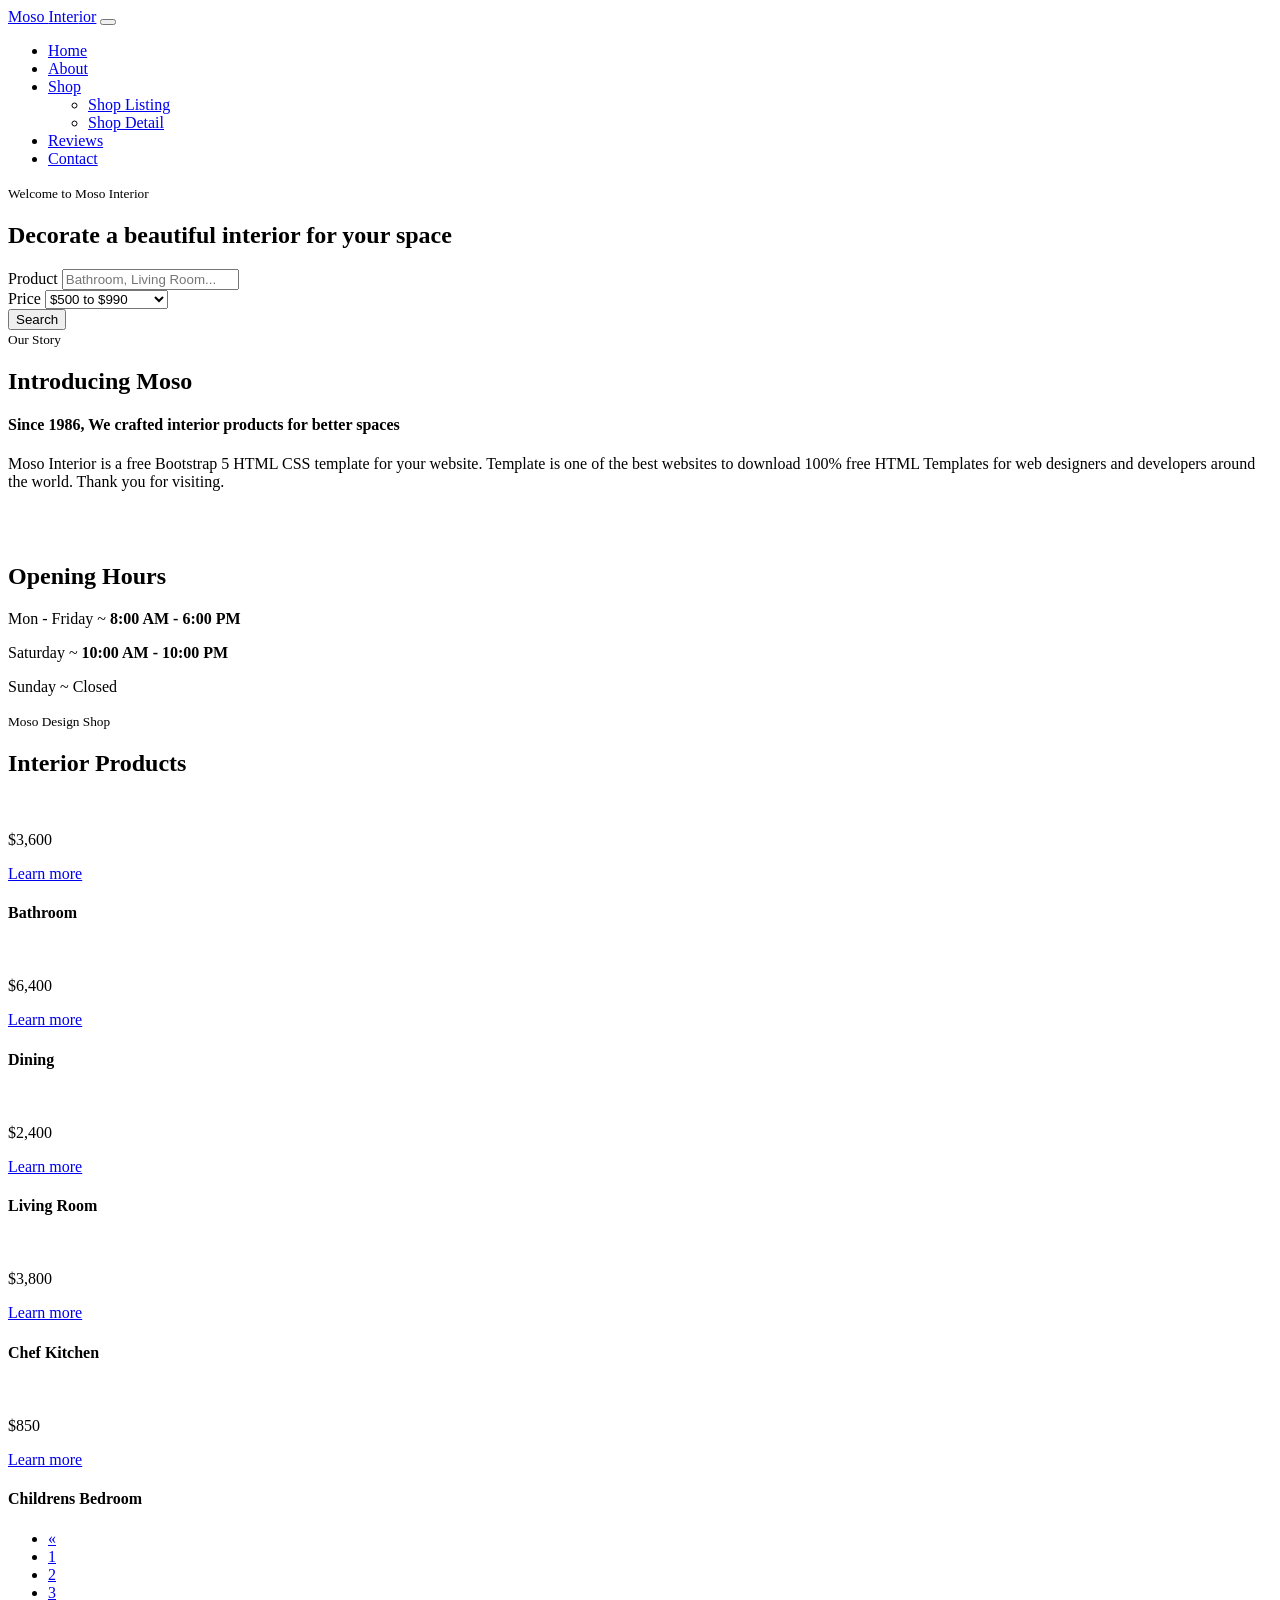
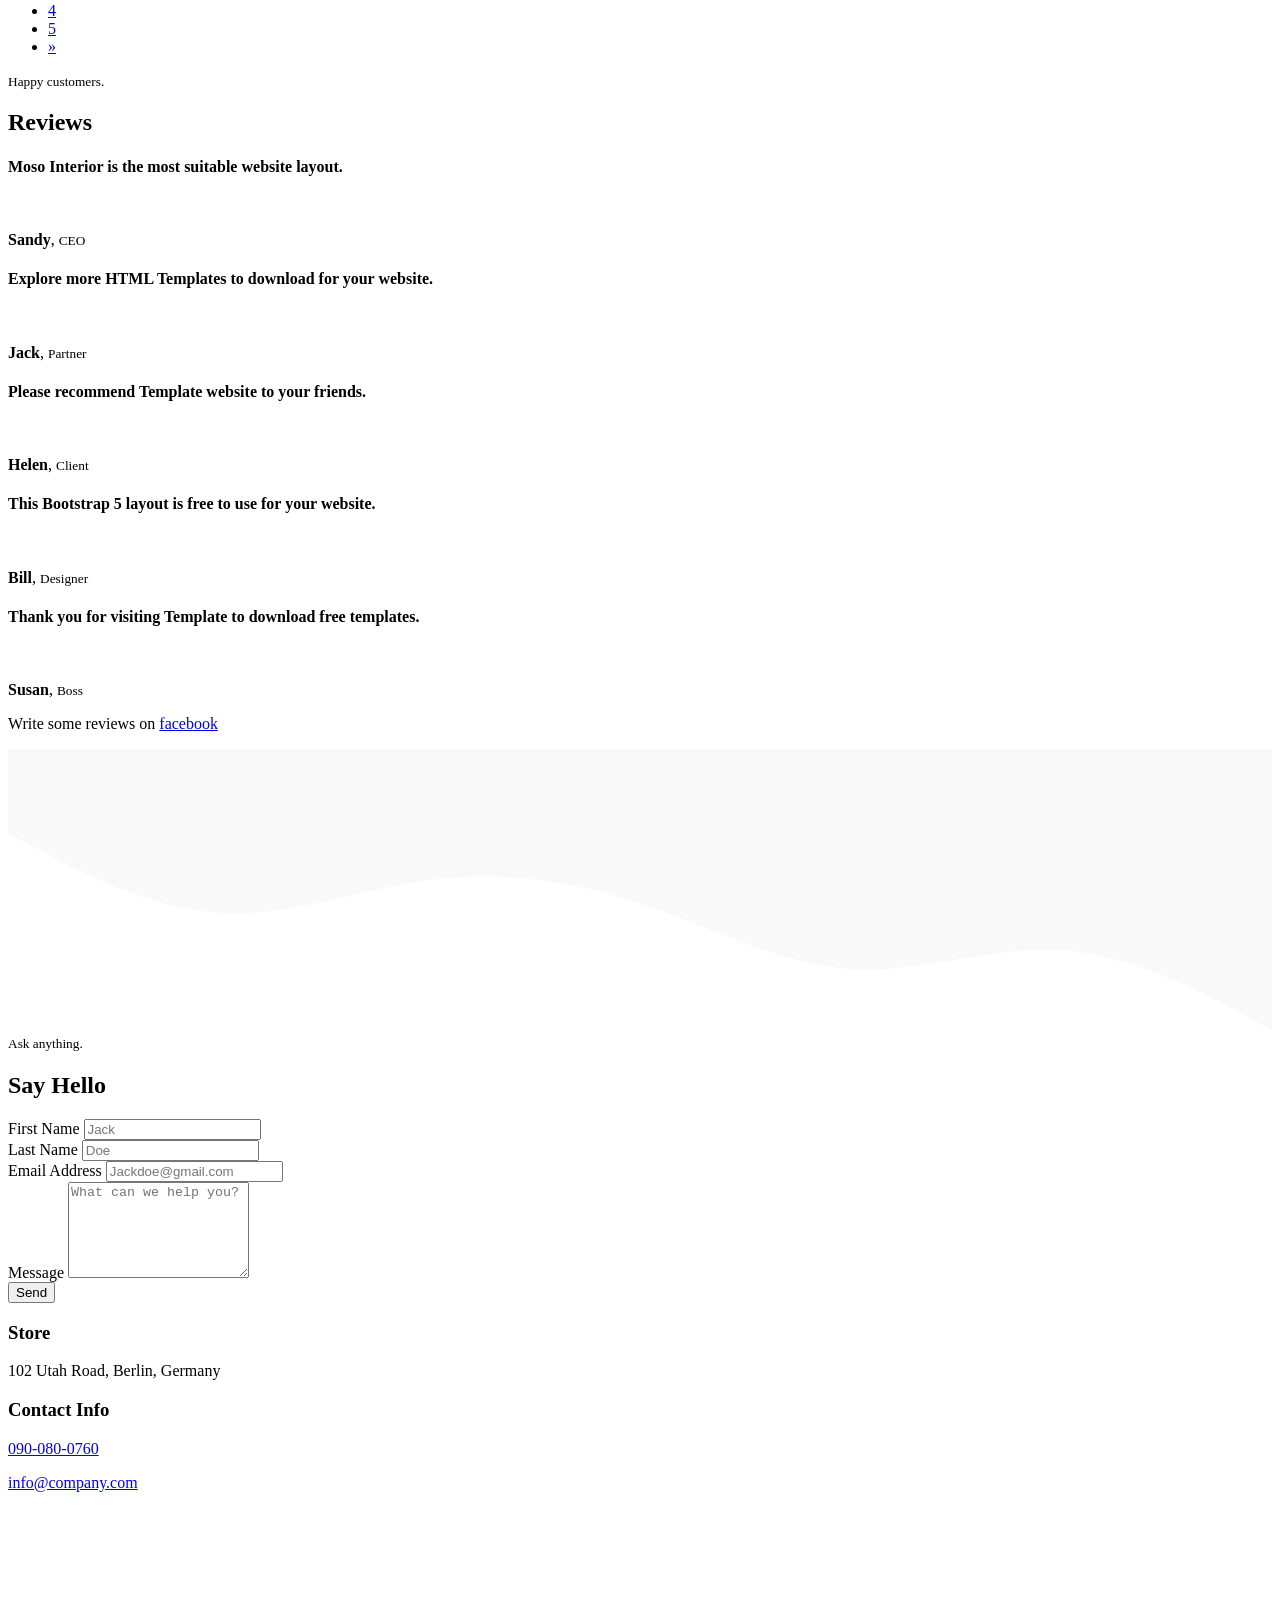
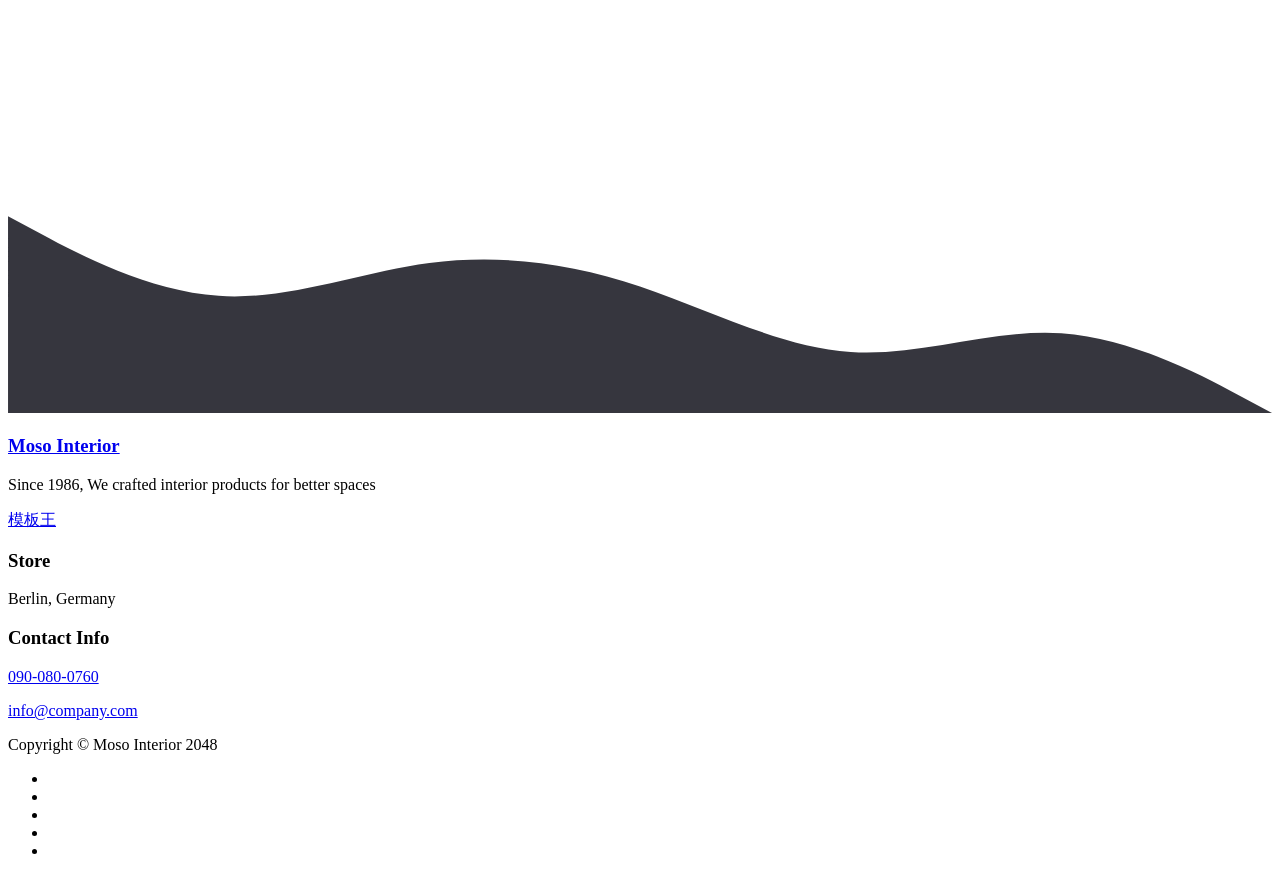
==== index.html @ 4ab75011 "Add files via upload" ====
<!doctype html>
<html lang="en">
    <head>
        <meta charset="utf-8">
        <meta name="viewport" content="width=device-width, initial-scale=1">


        <title>六六的鞋子專賣店</title>
        <meta name="description" content="【六六的鞋子專賣店】提供網路高評價的男女鞋款。包含熱銷運動鞋、百搭白鞋、舒適休閒鞋、學生帆布鞋及職場皮鞋。全館平價免運、款式齊全，滿足您日常穿搭與運動的所有需求。">
        <meta name="keywords" content="六六的鞋子專賣店,鞋子,買鞋推薦,網購鞋子,平價鞋店,運動鞋推薦,休閒鞋,男鞋,女鞋,帆布鞋,白鞋穿搭,舒適鞋墊">

        <meta name="google-site-verification" content="DiWR_nr6lyLxlwBbbfQvwFWUQX_taj0HmQlx_h1fd88" />
        
        <!-- CSS FILES -->
        <link rel="preconnect" href="https://fonts.googleapis.com">
        
        <link rel="preconnect" href="https://fonts.gstatic.com" crossorigin>

        <link href="https://fonts.googleapis.com/css2?family=League+Spartan:wght@100;300;400;600;700&display=swap" rel="stylesheet">

        <link href="css/bootstrap.min.css" rel="stylesheet">

        <link href="css/bootstrap-icons.css" rel="stylesheet">

        <link href="css/owl.carousel.min.css" rel="stylesheet">

        <link href="css/tooplate-moso-interior.css" rel="stylesheet">
        
    </head>
    
    <body>

        <nav class="navbar navbar-expand-lg bg-light fixed-top shadow-lg">
            <div class="container">
                <a class="navbar-brand" href="index.html">Moso <span class="tooplate-red">Inter</span><span class="tooplate-green">ior</span></a>

                <button class="navbar-toggler" type="button" data-bs-toggle="collapse" data-bs-target="#navbarNav" aria-controls="navbarNav" aria-expanded="false" aria-label="Toggle navigation">
                    <span class="navbar-toggler-icon"></span>
                </button>

                <div class="collapse navbar-collapse" id="navbarNav">
                    <ul class="navbar-nav ms-auto">
                        <li class="nav-item">
                            <a class="nav-link click-scroll" href="index.html#section_1">Home</a>
                        </li>

                        <li class="nav-item">
                            <a class="nav-link click-scroll" href="index.html#section_2">About</a>
                        </li>

                        <li class="nav-item dropdown">
                            <a class="nav-link dropdown-toggle click-scroll" href="index.html#section_3" id="navbarLightDropdownMenuLink" role="button" data-bs-toggle="dropdown" aria-expanded="false">Shop</a>

                            <ul class="dropdown-menu dropdown-menu-light" aria-labelledby="navbarLightDropdownMenuLink">
                                <li><a class="dropdown-item" href="shop-listing.html#product">Shop Listing</a></li>

                                <li><a class="dropdown-item" href="shop-detail.html#product">Shop Detail</a></li>
                            </ul>
                        </li>

                        <li class="nav-item">
                            <a class="nav-link click-scroll" href="index.html#section_4">Reviews</a>
                        </li>

                        <li class="nav-item">
                            <a class="nav-link click-scroll" href="index.html#section_5">Contact</a>
                        </li>
                    </ul>
                </div>
            </div>
        </nav>

        <main>

            <section class="hero-section hero-slide d-flex justify-content-center align-items-center" id="section_1">
                <div class="container">
                    <div class="row">

                        <div class="col-lg-8 col-12 text-center mx-auto">
                            <div class="hero-section-text">
                                <small class="section-small-title">Welcome to Moso Interior <i class="hero-icon bi-house"></i></small>

                                <h1 class="hero-title text-white mt-2 mb-4">Decorate a beautiful interior for your space</h1>

                                <form class="custom-form hero-form" action="#" method="get" role="form">
                                    <div class="row">
                                        <div class="col-lg-5 col-md-6 col-12">
                                            <div class="input-group align-items-center">
                                                <label for="product-name">Product</label>

                                                <input type="text" name="product-name" id="product-name" class="form-control" placeholder="Bathroom, Living Room..." required>
                                            </div>
                                        </div>

                                        <div class="col-lg-5 col-md-6 col-12">
                                            <div class="input-group align-items-center">
                                                <label for="last-name">Price</label>

                                                <select name="price-range" class="form-select form-control" id="price-range" aria-label="Default select example">
                                                    <option value="500" selected>$500 to $990</option>
                                                    <option value="1000">$1,000 - 2,900</option>
                                                    <option value="3000">$3,000 - 5,000</option>
                                                    <option value="5000">$5,000 - 10,000</option>
                                                    <option value="11000">$11,000 - 25,000</option>
                                                </select>
                                            </div>
                                        </div>

                                        <div class="col-lg-2 col-md-6 col-12">
                                            <button type="submit" class="form-control">Search</button>
                                        </div>
                                    </div>
                                </form>

                                <div class="hero-btn d-flex justify-content-center align-items-center">
                                    <a class="bi-arrow-down hero-btn-link smoothscroll" href="#section_2"></a>
                                </div> 
                            </div>
                        </div>

                    </div>
                </div>
            </section>

            <section class="about-section section-padding" id="section_2">
                <div class="container">
                    <div class="row align-items-center">

                        <div class="col-lg-5 col-12">
                            <small class="section-small-title">Our Story</small>

                            <h2 class="mt-2 mb-4"><span class="text-muted">Introducing</span> Moso</h2>

                            <h4 class="text-muted mb-3">Since 1986, We crafted interior products for better spaces</h4>

                            <p>Moso Interior is a free Bootstrap 5 HTML CSS template for your website. Template is one of the best websites to download 100% free HTML Templates for web designers and developers around the world. Thank you for visiting.</p>
                        </div>

                        <div class="col-lg-3 col-md-5 col-5 mx-lg-auto">
                            <img src="images/sharing-design-ideas-with-family.jpg" class="about-image about-image-small img-fluid" alt="">
                        </div>

                        <div class="col-lg-4 col-md-7 col-7">
                            <img src="images/living-room-interior-wall-mockup-warm-tones-with-leather-sofa-which-is-kitchen-3d-rendering.jpg" class="about-image img-fluid" alt="">
                        </div>

                    </div>
                </div>
            </section>


            <section class="featured-section section-padding">
                <div class="container">
                    <div class="row">

                        <div class="col-lg-5 col-12">
                            <div class="custom-block featured-custom-block">
                                <h2 class="mt-2 mb-4">Opening Hours</h2>

                                <div class="d-flex">
                                    <i class="featured-icon bi-clock me-3"></i>
                                    
                                    <div>
                                        <p class="mb-2">
                                            Mon - Friday ~
                                            <strong class="d-inline">
                                                8:00 AM - 6:00 PM
                                            </strong>
                                        </p>

                                        <p class="mb-2">
                                            Saturday ~
                                            <strong class="d-inline">
                                                10:00 AM - 10:00 PM
                                            </strong>
                                        </p>

                                        <p>Sunday ~ Closed</p>
                                    </div>
                                </div>
                            </div>
                        </div>

                    </div>
                </div>
            </section>


            <section class="shop-section section-padding" id="section_3">
                <div class="container">
                    <div class="row">

                        <div class="col-lg-12 col-12">
                            <small class="section-small-title">Moso Design Shop</small>

                            <h2 class="mt-2 mb-4"><span class="tooplate-red">Interior</span> Products</h2>
                        </div>

                        <div class="col-lg-6 col-12">
                            <div class="shop-thumb">
                                <div class="shop-image-wrap">
                                    <a href="shop-detail.html">
                                        <img src="images/shop/minimal-bathroom-interior-design-with-wooden-furniture.jpg" class="shop-image img-fluid" alt="">
                                    </a>

                                    <div class="shop-icons-wrap">
                                        <div class="shop-icons d-flex flex-column align-items-center">
                                            <a href="#" class="shop-icon bi-heart"></a>

                                            <a href="#" class="shop-icon bi-bookmark"></a>
                                        </div>

                                        <p class="shop-pricing mb-0 mt-3">
                                            <span class="badge custom-badge">$3,600</span>
                                        </p>
                                    </div>

                                    <div class="shop-btn-wrap">
                                        <a href="shop-detail.html" class="shop-btn custom-btn btn d-flex align-items-center align-items-center">Learn more</a>
                                    </div>
                                </div>

                                <div class="shop-body">
                                    <h4>Bathroom</h4>
                                </div>
                            </div>
                        </div>

                        <div class="col-lg-6 col-12">
                            <div class="shop-thumb">
                                <div class="shop-image-wrap">
                                    <a href="shop-detail.html">
                                        <img src="images/shop/mock-up-poster-modern-dining-room-interior-design-with-white-empty-wall.jpg" class="shop-image img-fluid" alt="">
                                    </a>

                                    <div class="shop-icons-wrap">
                                        <div class="shop-icons d-flex flex-column align-items-center">
                                            <a href="#" class="shop-icon bi-heart"></a>

                                            <a href="#" class="shop-icon bi-bookmark"></a>
                                        </div>

                                        <p class="shop-pricing mb-0 mt-3">
                                            <span class="badge custom-badge">$6,400</span>
                                        </p>
                                    </div>

                                    <div class="shop-btn-wrap">
                                        <a href="shop-detail.html" class="shop-btn custom-btn btn d-flex align-items-center align-items-center">Learn more</a>
                                    </div>
                                </div>

                                <div class="shop-body">
                                    <h4>Dining</h4>
                                </div>
                            </div>
                        </div>

                        <div class="col-lg-4 col-12">
                            <div class="shop-thumb">
                                <div class="shop-image-wrap">
                                    <a href="shop-detail.html">
                                        <img src="images/shop/green-sofa-white-living-room-with-blank-table-mockup.jpg" class="shop-image img-fluid" alt="">
                                    </a>

                                    <div class="shop-icons-wrap">
                                        <div class="shop-icons d-flex flex-column align-items-center">
                                            <a href="#" class="shop-icon bi-heart"></a>

                                            <a href="#" class="shop-icon bi-bookmark"></a>
                                        </div>

                                        <p class="shop-pricing mb-0 mt-3">
                                            <span class="badge custom-badge">$2,400</span>
                                        </p>
                                    </div>

                                    <div class="shop-btn-wrap">
                                        <a href="shop-detail.html" class="shop-btn custom-btn btn d-flex align-items-center align-items-center">Learn more</a>
                                    </div>
                                </div>

                                <div class="shop-body">
                                    <h4>Living Room</h4>
                                </div>
                            </div>
                        </div>

                        <div class="col-lg-4 col-12">
                            <div class="shop-thumb">
                                <div class="shop-image-wrap">
                                    <a href="shop-detail.html">
                                        <img src="images/shop/concept-home-cooking-with-female-chef.jpg" class="shop-image img-fluid" alt="">
                                    </a>

                                    <div class="shop-icons-wrap">
                                        <div class="shop-icons d-flex flex-column align-items-center">
                                            <a href="#" class="shop-icon bi-heart"></a>

                                            <a href="#" class="shop-icon bi-bookmark"></a>
                                        </div>

                                        <p class="shop-pricing mb-0 mt-3">
                                            <span class="badge custom-badge">$3,800</span>
                                        </p>
                                    </div>

                                    <div class="shop-btn-wrap">
                                        <a href="shop-detail.html" class="shop-btn custom-btn btn d-flex align-items-center align-items-center">Learn more</a>
                                    </div>
                                </div>

                                <div class="shop-body">
                                    <h4>Chef Kitchen</h4>
                                </div>
                            </div>
                        </div>

                        <div class="col-lg-4 col-12">
                            <div class="shop-thumb">
                                <div class="shop-image-wrap">
                                    <a href="shop-detail.html">
                                        <img src="images/shop/childrens-bed-nursery-cot-velvet-childrens-room.jpg" class="shop-image img-fluid" alt="">
                                    </a>

                                    <div class="shop-icons-wrap">
                                        <div class="shop-icons d-flex flex-column align-items-center">
                                            <a href="#" class="shop-icon bi-heart"></a>

                                            <a href="#" class="shop-icon bi-bookmark"></a>
                                        </div>

                                        <p class="shop-pricing mb-0 mt-3">
                                            <span class="badge custom-badge">$850</span>
                                        </p>
                                    </div>

                                    <div class="shop-btn-wrap">
                                        <a href="shop-detail.html" class="shop-btn custom-btn btn d-flex align-items-center align-items-center">Learn more</a>
                                    </div>
                                </div>

                                <div class="shop-body">
                                    <h4>Childrens Bedroom</h4>
                                </div>
                            </div>
                        </div>

                        <div class="col-lg-12 col-12">
                            <nav aria-label="Page navigation example">
                                <ul class="pagination justify-content-center">
                                    <li class="page-item">
                                        <a class="page-link" href="#" aria-label="Previous">
                                            <span aria-hidden="true">&laquo;</span>
                                        </a>
                                    </li>

                                    <li class="page-item active" aria-current="page">
                                        <a class="page-link" href="#">1</a>
                                    </li>
                                    
                                    <li class="page-item">
                                        <a class="page-link" href="#">2</a>
                                    </li>
                                    
                                    <li class="page-item">
                                        <a class="page-link" href="#">3</a>
                                    </li>

                                    <li class="page-item">
                                        <a class="page-link" href="#">4</a>
                                    </li>

                                    <li class="page-item">
                                        <a class="page-link" href="#">5</a>
                                    </li>
                                    
                                    <li class="page-item">
                                        <a class="page-link" href="#" aria-label="Next">
                                            <span aria-hidden="true">&raquo;</span>
                                        </a>
                                    </li>
                                </ul>
                            </nav>
                        </div>

                    </div>
                </div>
            </section>


            <section class="reviews-section section-padding pb-0" id="section_4">
                <div class="container">
                    <div class="row">

                        <div class="col-lg-12 col-12">
                            <small class="section-small-title">Happy customers.</small>

                            <h2 class="mt-2 mb-4">Reviews</h2>

                            <div class="owl-carousel reviews-carousel">
                                <div class="reviews-thumb">
                                    <div class="reviews-body">
                                        <h4>Moso Interior is the most suitable website layout.</h4>
                                    </div>

                                    <div class="reviews-bottom reviews-bottom-up d-flex align-items-center">
                                        <img src="images/avatar/pretty-blonde-woman-wearing-white-t-shirt.jpg" class="avatar-image img-fluid" alt="">

                                        <div class="d-flex align-items-center justify-content-between flex-wrap w-100 ms-3">
                                            <p class="text-white mb-0">
                                                <strong>Sandy</strong>, <small>CEO</small>
                                            </p>

                                            <div class="reviews-icons">
                                                <i class="bi-star-fill"></i>
                                                <i class="bi-star-fill"></i>
                                                <i class="bi-star-fill"></i>
                                                <i class="bi-star-fill"></i>
                                                <i class="bi-star-fill"></i>
                                            </div>
                                        </div>
                                    </div>
                                </div>

                                <div class="reviews-thumb">
                                    <div class="reviews-body">
                                        <h4>Explore more HTML Templates to download for your website.</h4>
                                    </div>

                                    <div class="reviews-bottom reviews-bottom-up d-flex align-items-center">
                                        <img src="images/avatar/studio-portrait-emotional-happy-funny-smiling-boyfriend-man-with-heavy-beard-stands-with-arms-crossed-dressed-red-t-shirt-isolated-blue.jpg" class="avatar-image img-fluid" alt="">

                                        <div class="d-flex align-items-center justify-content-between flex-wrap w-100 ms-3">
                                            <p class="text-white mb-0">
                                                <strong>Jack</strong>, <small>Partner</small>
                                            </p>

                                            <div class="reviews-icons">
                                                <i class="bi-star-fill"></i>
                                                <i class="bi-star-fill"></i>
                                                <i class="bi-star-fill"></i>
                                                <i class="bi-star"></i>
                                                <i class="bi-star"></i>
                                            </div>
                                        </div>
                                    </div>
                                </div>

                                <div class="reviews-thumb">
                                    <div class="reviews-body">
                                        <h4>Please recommend Template website to your friends.</h4>
                                    </div>

                                    <div class="reviews-bottom reviews-bottom-up d-flex align-items-center">
                                        <img src="images/avatar/portrait-beautiful-young-woman-standing-grey-wall.jpg" class="avatar-image img-fluid" alt="">

                                        <div class="d-flex align-items-center justify-content-between flex-wrap w-100 ms-3">
                                            <p class="text-white mb-0">
                                                <strong>Helen</strong>, <small>Client</small>
                                            </p>

                                            <div class="reviews-icons">
                                                <i class="bi-star-fill"></i>
                                                <i class="bi-star-fill"></i>
                                                <i class="bi-star-fill"></i>
                                                <i class="bi-star-fill"></i>
                                                <i class="bi-star-fill"></i>
                                            </div>
                                        </div>
                                    </div>
                                </div>

                                <div class="reviews-thumb">
                                    <div class="reviews-body">
                                        <h4>This Bootstrap 5 layout is free to use for your website.</h4>
                                    </div>

                                    <div class="reviews-bottom reviews-bottom-up d-flex align-items-center">
                                        <img src="images/avatar/portrait-young-redhead-bearded-male-wears-white-t-shirt-keeps-his-eyes-closed-smiling-feels-happy-yellow.jpg" class="avatar-image img-fluid" alt="">

                                        <div class="d-flex align-items-center justify-content-between flex-wrap w-100 ms-3">
                                            <p class="text-white mb-0">
                                                <strong>Bill</strong>, <small>Designer</small>
                                            </p>

                                            <div class="reviews-icons">
                                                <i class="bi-star-fill"></i>
                                                <i class="bi-star-fill"></i>
                                                <i class="bi-star-fill"></i>
                                                <i class="bi-star"></i>
                                                <i class="bi-star"></i>
                                            </div>
                                        </div>
                                    </div>
                                </div>

                                <div class="reviews-thumb">
                                    <div class="reviews-body">
                                        <h4>Thank you for visiting Template to download free templates.</h4>
                                    </div>

                                    <div class="reviews-bottom reviews-bottom-up d-flex align-items-center">
                                        <img src="images/avatar/portrait-young-beautiful-woman-gesticulating.jpg" class="avatar-image img-fluid" alt="">

                                        <div class="d-flex align-items-center justify-content-between flex-wrap w-100 ms-3">
                                            <p class="text-white mb-0">
                                                <strong>Susan</strong>, <small>Boss</small>
                                            </p>

                                            <div class="reviews-icons">
                                                <i class="bi-star-fill"></i>
                                                <i class="bi-star-fill"></i>
                                                <i class="bi-star-fill"></i>
                                                <i class="bi-star-fill"></i>
                                                <i class="bi-star-fill"></i>
                                            </div>
                                        </div>
                                    </div>
                                </div>
                            </div>

                            <div class="col-lg-12 col-12">
                                <p class="d-flex justify-content-center align-items-center mt-lg-5">Write some reviews on <a href="#" class="custom-btn btn ms-3"><i class="bi-facebook me-2"></i>facebook</a></p>
                            </div>
                        </div>

                    </div>
                </div>
            </section>


            <section class="contact-section" id="section_5">
                <svg xmlns="http://www.w3.org/2000/svg" viewBox="0 0 1440 320"><path fill="#f9f9f9" fill-opacity="1" d="M0,96L40,117.3C80,139,160,181,240,186.7C320,192,400,160,480,149.3C560,139,640,149,720,176C800,203,880,245,960,250.7C1040,256,1120,224,1200,229.3C1280,235,1360,277,1400,298.7L1440,320L1440,0L1400,0C1360,0,1280,0,1200,0C1120,0,1040,0,960,0C880,0,800,0,720,0C640,0,560,0,480,0C400,0,320,0,240,0C160,0,80,0,40,0L0,0Z"></path></svg>
                <div class="container">
                    <div class="row">

                        <div class="col-lg-12 col-12">
                            <small class="section-small-title">Ask anything.</small>

                            <h2 class="mb-4">Say Hello</h2>
                        </div>

                        <div class="col-lg-6 col-12">
                            <form class="custom-form contact-form" action="#" method="post" role="form">
                                <div class="row">
                                    <div class="col-lg-6 col-md-6 col-12">
                                        <div class="input-group align-items-center">
                                            <label for="first-name">First Name</label>

                                            <input type="text" name="first-name" id="first-name" class="form-control" placeholder="Jack" required>
                                        </div>
                                    </div>

                                    <div class="col-lg-6 col-md-6 col-12">
                                        <div class="input-group align-items-center">
                                            <label for="last-name">Last Name</label>

                                            <input type="text" name="last-name" id="last-name" class="form-control" placeholder="Doe" required>
                                        </div>
                                    </div>
                                </div>

                                <div class="input-group align-items-center">
                                    <label for="email">Email Address</label>

                                     <input type="email" name="email" id="email" pattern="[^ @]*@[^ @]*" class="form-control" placeholder="Jackdoe@gmail.com" required>
                                </div>

                                <div class="input-group textarea-group">
                                    <label for="message">Message</label>

                                    <textarea name="message" rows="6" class="form-control" id="message" placeholder="What can we help you?"></textarea>
                                </div>

                                <div class="col-lg-3 col-md-4 col-6">
                                    <button type="submit" class="form-control">Send</button>
                                </div>
                            </form>
                        </div>

                        <div class="col-lg-6 col-12 mt-5 mt-lg-0">
                            <div class="custom-block">

                                <h3 class="text-white mb-2">Store</h3>

                                <p class="text-white mb-2">
                                    <i class="contact-icon bi-geo-alt me-1"></i>

                                    102 Utah Road, Berlin, Germany
                                </p>

                                <h3 class="text-white mt-3 mb-2">Contact Info</h3>

                                <div class="d-flex flex-wrap">
                                    <p class="text-white mb-2 me-4">
                                        <i class="contact-icon bi-telephone me-1"></i>

                                        <a href="tel: 090-080-0760" class="text-white">
                                            090-080-0760
                                        </a>
                                    </p>

                                    <p class="text-white">
                                        <i class="contact-icon bi-envelope me-1"></i>

                                        <a href="mailto:info@company.com" class="text-white">
                                            info@company.com
                                        </a>
                                    </p>
                                </div>

                                <iframe class="google-map mt-2" src="https://www.amap.com/" sandbox="" width="100%" height="220" style="border:0;" allowfullscreen="" loading="lazy"></iframe>
                            </div>
                        </div>

                    </div>
                </div>
            </section>

            <svg xmlns="http://www.w3.org/2000/svg" viewBox="0 0 1440 320"><path fill="#36363e" fill-opacity="1" d="M0,96L40,117.3C80,139,160,181,240,186.7C320,192,400,160,480,149.3C560,139,640,149,720,176C800,203,880,245,960,250.7C1040,256,1120,224,1200,229.3C1280,235,1360,277,1400,298.7L1440,320L1440,320L1400,320C1360,320,1280,320,1200,320C1120,320,1040,320,960,320C880,320,800,320,720,320C640,320,560,320,480,320C400,320,320,320,240,320C160,320,80,320,40,320L0,320Z"></path></svg>            
        </main>

        <footer class="site-footer section-padding">
            <div class="container">
                <div class="row">

                    <div class="col-lg-3 col-md-5 col-12 mb-3">
                        <h3><a href="index.html" class="custom-link mb-1">Moso Interior</a></h3>

                        <p class="text-white">Since 1986, We crafted interior products for better spaces</p>
                        
                        <p class="text-white"><a target="_blank" href="http://www.mobanwang.com/" title="模板王">模板王</a></p>
                    </div>

                    <div class="col-lg-3 col-md-3 col-12 ms-lg-auto mb-3">
                        <h3 class="text-white mb-3">Store</h3>

                        <p class="text-white mt-2">
                            <i class="bi-geo-alt"></i>
                            Berlin, Germany
                        </p>
                    </div>

                    <div class="col-lg-3 col-md-4 col-12 mb-3">
                        <h3 class="text-white mb-3">Contact Info</h3>

                            <p class="text-white mb-1">
                                <i class="bi-telephone me-1"></i>

                                <a href="tel: 090-080-0760" class="text-white">
                                    090-080-0760
                                </a>
                            </p>

                            <p class="text-white mb-0">
                                <i class="bi-envelope me-1"></i>

                                <a href="mailto:info@company.com" class="text-white">
                                    info@company.com
                                </a>
                            </p>
                    </div>

                    <div class="col-lg-6 col-md-7 copyright-text-wrap col-12 d-flex flex-wrap align-items-center mt-4 ms-auto">
                        <p class="copyright-text mb-0 me-4">Copyright © Moso Interior 2048</p>

                        <ul class="social-icon">
                            <li class="social-icon-item">
                                <a href="#" class="social-icon-link social-icon-twitter bi-twitter"></a>
                            </li>

                            <li class="social-icon-item">
                                <a href="#" class="social-icon-link social-icon-facebook bi-facebook"></a>
                            </li>

                            <li class="social-icon-item">
                                <a href="#" class="social-icon-link social-icon-instagram bi-instagram"></a>
                            </li>

                            <li class="social-icon-item">
                                <a href="#" class="social-icon-link social-icon-pinterest bi-pinterest"></a>
                            </li>

                            <li class="social-icon-item">
                                <a href="#" class="social-icon-link social-icon-whatsapp bi-whatsapp"></a>
                            </li>
                        </ul>
                    </div>

                </div>
            </div>
        </footer>

        <!-- JAVASCRIPT FILES -->
        <script src="js/jquery.min.js"></script>
        <script src="js/bootstrap.min.js"></script>
        <script src="js/click-scroll.js"></script>
        <script src="js/jquery.backstretch.min.js"></script>
        <script src="js/owl.carousel.min.js"></script>
        <script src="js/custom.js"></script>

    </body>
</html>
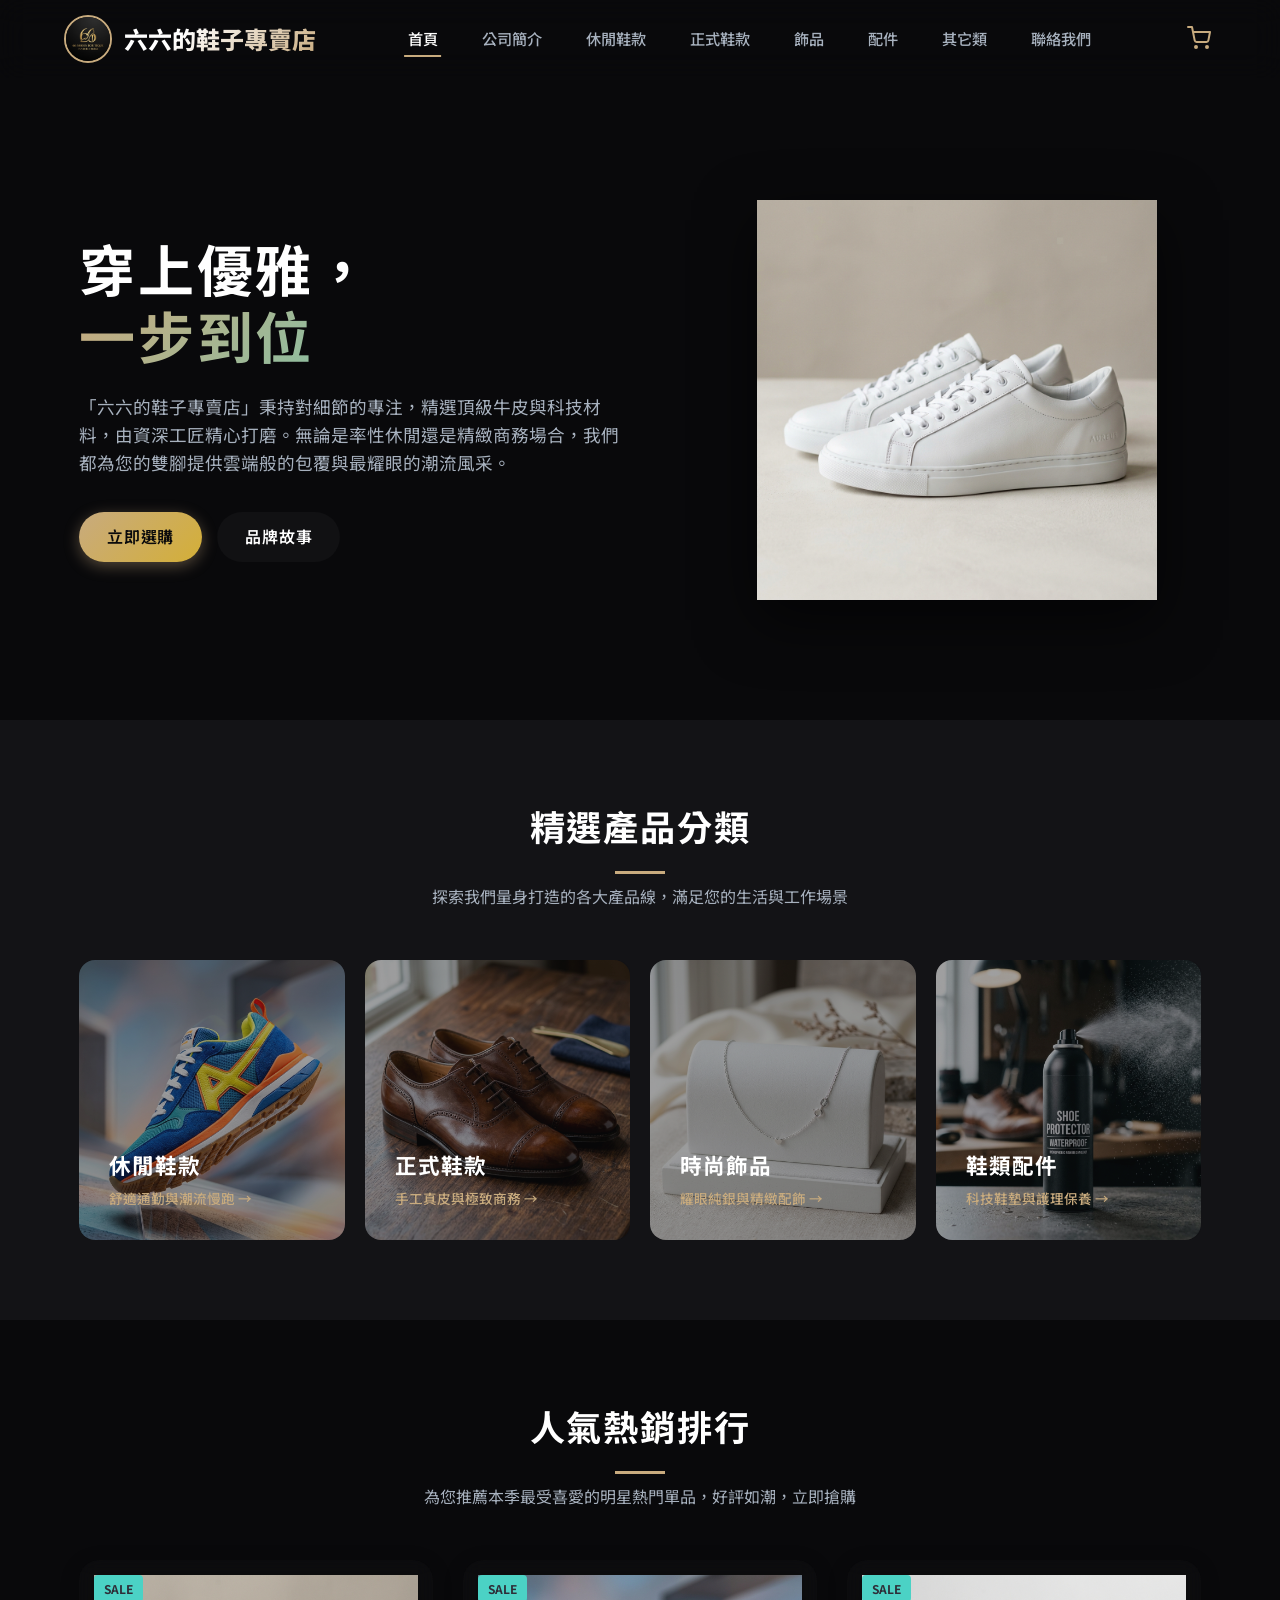
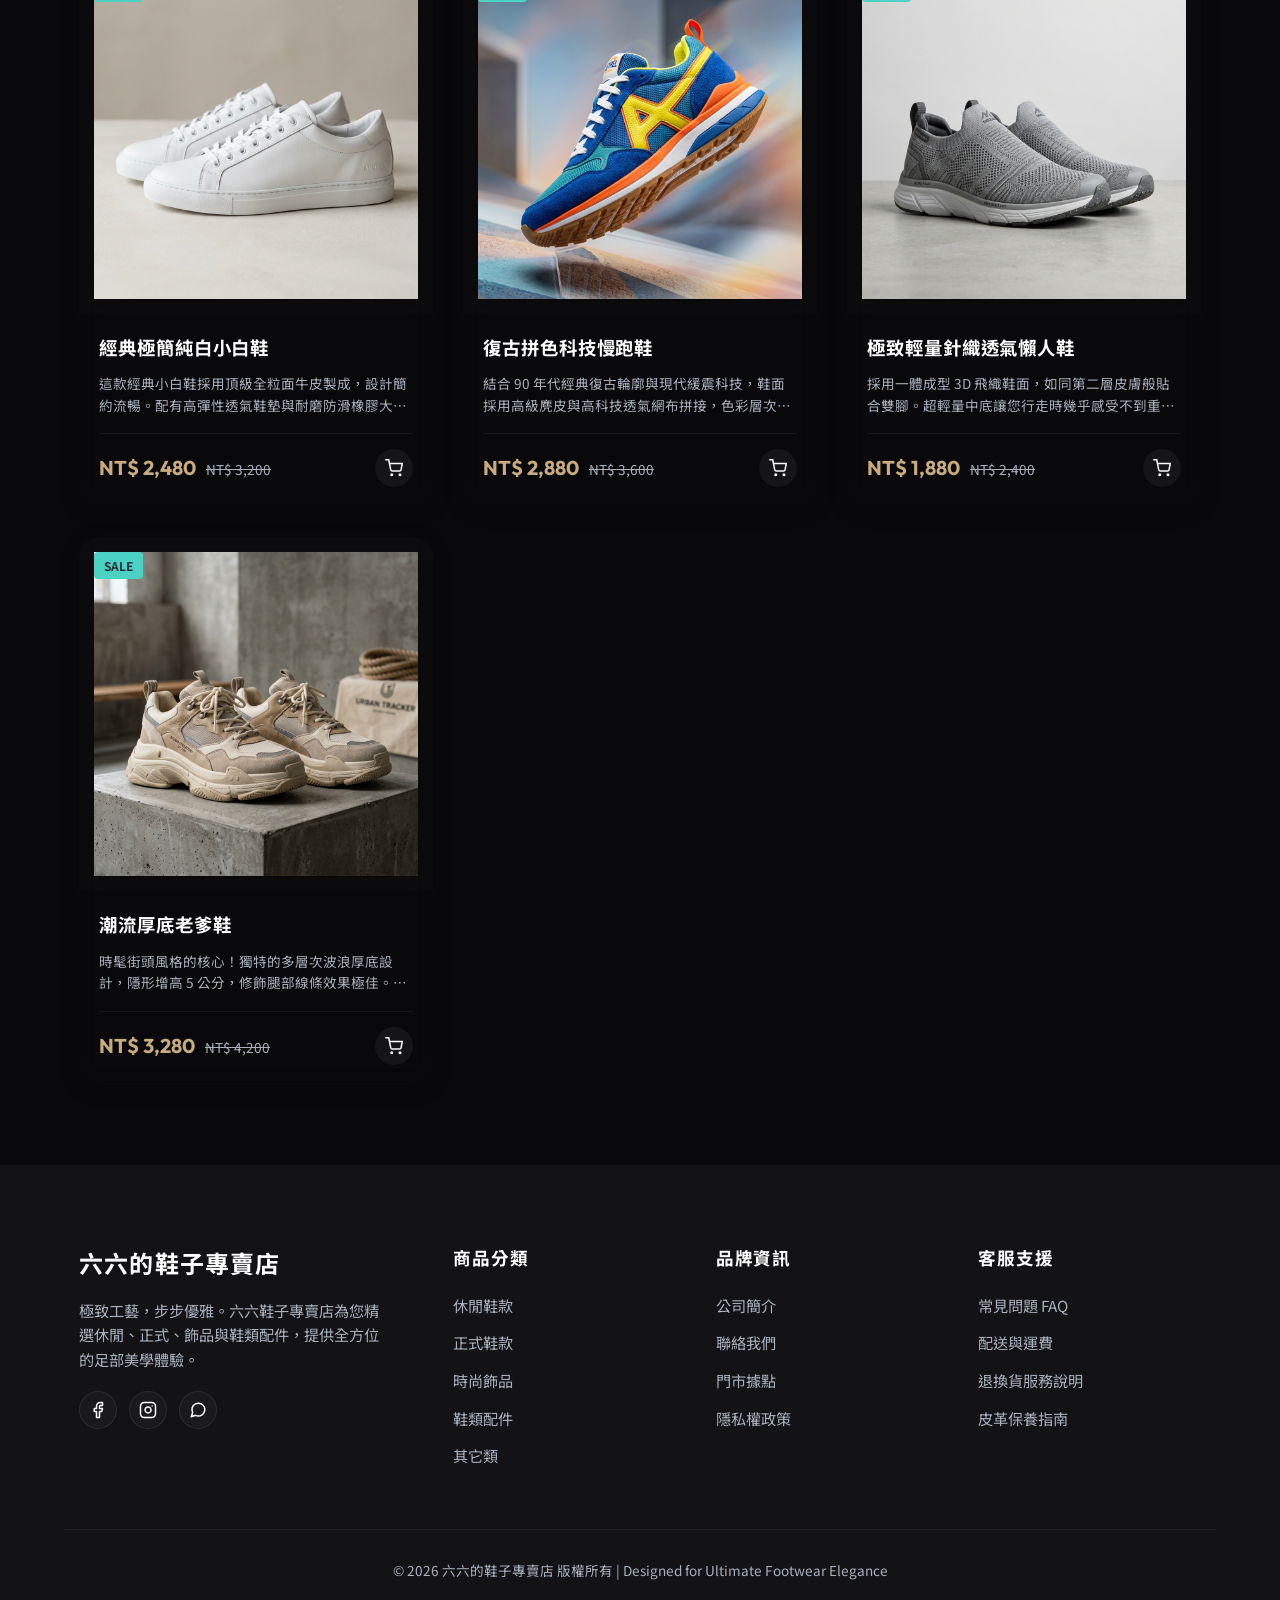
==== commit 8d009ece: "Add files via upload" ====
--- a/index.html
+++ b/index.html
@@ -1,704 +1,204 @@
-<!doctype html>
-<html lang="en">
-    <head>
-        <meta charset="utf-8">
-        <meta name="viewport" content="width=device-width, initial-scale=1">
-
-
-        <title>六六的鞋子專賣店</title>
-        <meta name="description" content="【六六的鞋子專賣店】提供網路高評價的男女鞋款。包含熱銷運動鞋、百搭白鞋、舒適休閒鞋、學生帆布鞋及職場皮鞋。全館平價免運、款式齊全，滿足您日常穿搭與運動的所有需求。">
-        <meta name="keywords" content="六六的鞋子專賣店,鞋子,買鞋推薦,網購鞋子,平價鞋店,運動鞋推薦,休閒鞋,男鞋,女鞋,帆布鞋,白鞋穿搭,舒適鞋墊">
-
-        <meta name="google-site-verification" content="DiWR_nr6lyLxlwBbbfQvwFWUQX_taj0HmQlx_h1fd88" />
-        
-        <!-- CSS FILES -->
-        <link rel="preconnect" href="https://fonts.googleapis.com">
-        
-        <link rel="preconnect" href="https://fonts.gstatic.com" crossorigin>
-
-        <link href="https://fonts.googleapis.com/css2?family=League+Spartan:wght@100;300;400;600;700&display=swap" rel="stylesheet">
-
-        <link href="css/bootstrap.min.css" rel="stylesheet">
-
-        <link href="css/bootstrap-icons.css" rel="stylesheet">
-
-        <link href="css/owl.carousel.min.css" rel="stylesheet">
-
-        <link href="css/tooplate-moso-interior.css" rel="stylesheet">
-        
-    </head>
-    
-    <body>
-
-        <nav class="navbar navbar-expand-lg bg-light fixed-top shadow-lg">
-            <div class="container">
-                <a class="navbar-brand" href="index.html">Moso <span class="tooplate-red">Inter</span><span class="tooplate-green">ior</span></a>
-
-                <button class="navbar-toggler" type="button" data-bs-toggle="collapse" data-bs-target="#navbarNav" aria-controls="navbarNav" aria-expanded="false" aria-label="Toggle navigation">
-                    <span class="navbar-toggler-icon"></span>
-                </button>
-
-                <div class="collapse navbar-collapse" id="navbarNav">
-                    <ul class="navbar-nav ms-auto">
-                        <li class="nav-item">
-                            <a class="nav-link click-scroll" href="index.html#section_1">Home</a>
-                        </li>
-
-                        <li class="nav-item">
-                            <a class="nav-link click-scroll" href="index.html#section_2">About</a>
-                        </li>
-
-                        <li class="nav-item dropdown">
-                            <a class="nav-link dropdown-toggle click-scroll" href="index.html#section_3" id="navbarLightDropdownMenuLink" role="button" data-bs-toggle="dropdown" aria-expanded="false">Shop</a>
-
-                            <ul class="dropdown-menu dropdown-menu-light" aria-labelledby="navbarLightDropdownMenuLink">
-                                <li><a class="dropdown-item" href="shop-listing.html#product">Shop Listing</a></li>
-
-                                <li><a class="dropdown-item" href="shop-detail.html#product">Shop Detail</a></li>
-                            </ul>
-                        </li>
-
-                        <li class="nav-item">
-                            <a class="nav-link click-scroll" href="index.html#section_4">Reviews</a>
-                        </li>
-
-                        <li class="nav-item">
-                            <a class="nav-link click-scroll" href="index.html#section_5">Contact</a>
-                        </li>
-                    </ul>
-                </div>
-            </div>
-        </nav>
-
-        <main>
-
-            <section class="hero-section hero-slide d-flex justify-content-center align-items-center" id="section_1">
-                <div class="container">
-                    <div class="row">
-
-                        <div class="col-lg-8 col-12 text-center mx-auto">
-                            <div class="hero-section-text">
-                                <small class="section-small-title">Welcome to Moso Interior <i class="hero-icon bi-house"></i></small>
-
-                                <h1 class="hero-title text-white mt-2 mb-4">Decorate a beautiful interior for your space</h1>
-
-                                <form class="custom-form hero-form" action="#" method="get" role="form">
-                                    <div class="row">
-                                        <div class="col-lg-5 col-md-6 col-12">
-                                            <div class="input-group align-items-center">
-                                                <label for="product-name">Product</label>
-
-                                                <input type="text" name="product-name" id="product-name" class="form-control" placeholder="Bathroom, Living Room..." required>
-                                            </div>
-                                        </div>
-
-                                        <div class="col-lg-5 col-md-6 col-12">
-                                            <div class="input-group align-items-center">
-                                                <label for="last-name">Price</label>
-
-                                                <select name="price-range" class="form-select form-control" id="price-range" aria-label="Default select example">
-                                                    <option value="500" selected>$500 to $990</option>
-                                                    <option value="1000">$1,000 - 2,900</option>
-                                                    <option value="3000">$3,000 - 5,000</option>
-                                                    <option value="5000">$5,000 - 10,000</option>
-                                                    <option value="11000">$11,000 - 25,000</option>
-                                                </select>
-                                            </div>
-                                        </div>
-
-                                        <div class="col-lg-2 col-md-6 col-12">
-                                            <button type="submit" class="form-control">Search</button>
-                                        </div>
-                                    </div>
-                                </form>
-
-                                <div class="hero-btn d-flex justify-content-center align-items-center">
-                                    <a class="bi-arrow-down hero-btn-link smoothscroll" href="#section_2"></a>
-                                </div> 
-                            </div>
-                        </div>
-
-                    </div>
-                </div>
-            </section>
-
-            <section class="about-section section-padding" id="section_2">
-                <div class="container">
-                    <div class="row align-items-center">
-
-                        <div class="col-lg-5 col-12">
-                            <small class="section-small-title">Our Story</small>
-
-                            <h2 class="mt-2 mb-4"><span class="text-muted">Introducing</span> Moso</h2>
-
-                            <h4 class="text-muted mb-3">Since 1986, We crafted interior products for better spaces</h4>
-
-                            <p>Moso Interior is a free Bootstrap 5 HTML CSS template for your website. Template is one of the best websites to download 100% free HTML Templates for web designers and developers around the world. Thank you for visiting.</p>
-                        </div>
-
-                        <div class="col-lg-3 col-md-5 col-5 mx-lg-auto">
-                            <img src="images/sharing-design-ideas-with-family.jpg" class="about-image about-image-small img-fluid" alt="">
-                        </div>
-
-                        <div class="col-lg-4 col-md-7 col-7">
-                            <img src="images/living-room-interior-wall-mockup-warm-tones-with-leather-sofa-which-is-kitchen-3d-rendering.jpg" class="about-image img-fluid" alt="">
-                        </div>
-
-                    </div>
-                </div>
-            </section>
-
-
-            <section class="featured-section section-padding">
-                <div class="container">
-                    <div class="row">
-
-                        <div class="col-lg-5 col-12">
-                            <div class="custom-block featured-custom-block">
-                                <h2 class="mt-2 mb-4">Opening Hours</h2>
-
-                                <div class="d-flex">
-                                    <i class="featured-icon bi-clock me-3"></i>
-                                    
-                                    <div>
-                                        <p class="mb-2">
-                                            Mon - Friday ~
-                                            <strong class="d-inline">
-                                                8:00 AM - 6:00 PM
-                                            </strong>
-                                        </p>
-
-                                        <p class="mb-2">
-                                            Saturday ~
-                                            <strong class="d-inline">
-                                                10:00 AM - 10:00 PM
-                                            </strong>
-                                        </p>
-
-                                        <p>Sunday ~ Closed</p>
-                                    </div>
-                                </div>
-                            </div>
-                        </div>
-
-                    </div>
-                </div>
-            </section>
-
-
-            <section class="shop-section section-padding" id="section_3">
-                <div class="container">
-                    <div class="row">
-
-                        <div class="col-lg-12 col-12">
-                            <small class="section-small-title">Moso Design Shop</small>
-
-                            <h2 class="mt-2 mb-4"><span class="tooplate-red">Interior</span> Products</h2>
-                        </div>
-
-                        <div class="col-lg-6 col-12">
-                            <div class="shop-thumb">
-                                <div class="shop-image-wrap">
-                                    <a href="shop-detail.html">
-                                        <img src="images/shop/minimal-bathroom-interior-design-with-wooden-furniture.jpg" class="shop-image img-fluid" alt="">
-                                    </a>
-
-                                    <div class="shop-icons-wrap">
-                                        <div class="shop-icons d-flex flex-column align-items-center">
-                                            <a href="#" class="shop-icon bi-heart"></a>
-
-                                            <a href="#" class="shop-icon bi-bookmark"></a>
-                                        </div>
-
-                                        <p class="shop-pricing mb-0 mt-3">
-                                            <span class="badge custom-badge">$3,600</span>
-                                        </p>
-                                    </div>
-
-                                    <div class="shop-btn-wrap">
-                                        <a href="shop-detail.html" class="shop-btn custom-btn btn d-flex align-items-center align-items-center">Learn more</a>
-                                    </div>
-                                </div>
-
-                                <div class="shop-body">
-                                    <h4>Bathroom</h4>
-                                </div>
-                            </div>
-                        </div>
-
-                        <div class="col-lg-6 col-12">
-                            <div class="shop-thumb">
-                                <div class="shop-image-wrap">
-                                    <a href="shop-detail.html">
-                                        <img src="images/shop/mock-up-poster-modern-dining-room-interior-design-with-white-empty-wall.jpg" class="shop-image img-fluid" alt="">
-                                    </a>
-
-                                    <div class="shop-icons-wrap">
-                                        <div class="shop-icons d-flex flex-column align-items-center">
-                                            <a href="#" class="shop-icon bi-heart"></a>
-
-                                            <a href="#" class="shop-icon bi-bookmark"></a>
-                                        </div>
-
-                                        <p class="shop-pricing mb-0 mt-3">
-                                            <span class="badge custom-badge">$6,400</span>
-                                        </p>
-                                    </div>
-
-                                    <div class="shop-btn-wrap">
-                                        <a href="shop-detail.html" class="shop-btn custom-btn btn d-flex align-items-center align-items-center">Learn more</a>
-                                    </div>
-                                </div>
-
-                                <div class="shop-body">
-                                    <h4>Dining</h4>
-                                </div>
-                            </div>
-                        </div>
-
-                        <div class="col-lg-4 col-12">
-                            <div class="shop-thumb">
-                                <div class="shop-image-wrap">
-                                    <a href="shop-detail.html">
-                                        <img src="images/shop/green-sofa-white-living-room-with-blank-table-mockup.jpg" class="shop-image img-fluid" alt="">
-                                    </a>
-
-                                    <div class="shop-icons-wrap">
-                                        <div class="shop-icons d-flex flex-column align-items-center">
-                                            <a href="#" class="shop-icon bi-heart"></a>
-
-                                            <a href="#" class="shop-icon bi-bookmark"></a>
-                                        </div>
-
-                                        <p class="shop-pricing mb-0 mt-3">
-                                            <span class="badge custom-badge">$2,400</span>
-                                        </p>
-                                    </div>
-
-                                    <div class="shop-btn-wrap">
-                                        <a href="shop-detail.html" class="shop-btn custom-btn btn d-flex align-items-center align-items-center">Learn more</a>
-                                    </div>
-                                </div>
-
-                                <div class="shop-body">
-                                    <h4>Living Room</h4>
-                                </div>
-                            </div>
-                        </div>
-
-                        <div class="col-lg-4 col-12">
-                            <div class="shop-thumb">
-                                <div class="shop-image-wrap">
-                                    <a href="shop-detail.html">
-                                        <img src="images/shop/concept-home-cooking-with-female-chef.jpg" class="shop-image img-fluid" alt="">
-                                    </a>
-
-                                    <div class="shop-icons-wrap">
-                                        <div class="shop-icons d-flex flex-column align-items-center">
-                                            <a href="#" class="shop-icon bi-heart"></a>
-
-                                            <a href="#" class="shop-icon bi-bookmark"></a>
-                                        </div>
-
-                                        <p class="shop-pricing mb-0 mt-3">
-                                            <span class="badge custom-badge">$3,800</span>
-                                        </p>
-                                    </div>
-
-                                    <div class="shop-btn-wrap">
-                                        <a href="shop-detail.html" class="shop-btn custom-btn btn d-flex align-items-center align-items-center">Learn more</a>
-                                    </div>
-                                </div>
-
-                                <div class="shop-body">
-                                    <h4>Chef Kitchen</h4>
-                                </div>
-                            </div>
-                        </div>
-
-                        <div class="col-lg-4 col-12">
-                            <div class="shop-thumb">
-                                <div class="shop-image-wrap">
-                                    <a href="shop-detail.html">
-                                        <img src="images/shop/childrens-bed-nursery-cot-velvet-childrens-room.jpg" class="shop-image img-fluid" alt="">
-                                    </a>
-
-                                    <div class="shop-icons-wrap">
-                                        <div class="shop-icons d-flex flex-column align-items-center">
-                                            <a href="#" class="shop-icon bi-heart"></a>
-
-                                            <a href="#" class="shop-icon bi-bookmark"></a>
-                                        </div>
-
-                                        <p class="shop-pricing mb-0 mt-3">
-                                            <span class="badge custom-badge">$850</span>
-                                        </p>
-                                    </div>
-
-                                    <div class="shop-btn-wrap">
-                                        <a href="shop-detail.html" class="shop-btn custom-btn btn d-flex align-items-center align-items-center">Learn more</a>
-                                    </div>
-                                </div>
-
-                                <div class="shop-body">
-                                    <h4>Childrens Bedroom</h4>
-                                </div>
-                            </div>
-                        </div>
-
-                        <div class="col-lg-12 col-12">
-                            <nav aria-label="Page navigation example">
-                                <ul class="pagination justify-content-center">
-                                    <li class="page-item">
-                                        <a class="page-link" href="#" aria-label="Previous">
-                                            <span aria-hidden="true">&laquo;</span>
-                                        </a>
-                                    </li>
-
-                                    <li class="page-item active" aria-current="page">
-                                        <a class="page-link" href="#">1</a>
-                                    </li>
-                                    
-                                    <li class="page-item">
-                                        <a class="page-link" href="#">2</a>
-                                    </li>
-                                    
-                                    <li class="page-item">
-                                        <a class="page-link" href="#">3</a>
-                                    </li>
-
-                                    <li class="page-item">
-                                        <a class="page-link" href="#">4</a>
-                                    </li>
-
-                                    <li class="page-item">
-                                        <a class="page-link" href="#">5</a>
-                                    </li>
-                                    
-                                    <li class="page-item">
-                                        <a class="page-link" href="#" aria-label="Next">
-                                            <span aria-hidden="true">&raquo;</span>
-                                        </a>
-                                    </li>
-                                </ul>
-                            </nav>
-                        </div>
-
-                    </div>
-                </div>
-            </section>
-
-
-            <section class="reviews-section section-padding pb-0" id="section_4">
-                <div class="container">
-                    <div class="row">
-
-                        <div class="col-lg-12 col-12">
-                            <small class="section-small-title">Happy customers.</small>
-
-                            <h2 class="mt-2 mb-4">Reviews</h2>
-
-                            <div class="owl-carousel reviews-carousel">
-                                <div class="reviews-thumb">
-                                    <div class="reviews-body">
-                                        <h4>Moso Interior is the most suitable website layout.</h4>
-                                    </div>
-
-                                    <div class="reviews-bottom reviews-bottom-up d-flex align-items-center">
-                                        <img src="images/avatar/pretty-blonde-woman-wearing-white-t-shirt.jpg" class="avatar-image img-fluid" alt="">
-
-                                        <div class="d-flex align-items-center justify-content-between flex-wrap w-100 ms-3">
-                                            <p class="text-white mb-0">
-                                                <strong>Sandy</strong>, <small>CEO</small>
-                                            </p>
-
-                                            <div class="reviews-icons">
-                                                <i class="bi-star-fill"></i>
-                                                <i class="bi-star-fill"></i>
-                                                <i class="bi-star-fill"></i>
-                                                <i class="bi-star-fill"></i>
-                                                <i class="bi-star-fill"></i>
-                                            </div>
-                                        </div>
-                                    </div>
-                                </div>
-
-                                <div class="reviews-thumb">
-                                    <div class="reviews-body">
-                                        <h4>Explore more HTML Templates to download for your website.</h4>
-                                    </div>
-
-                                    <div class="reviews-bottom reviews-bottom-up d-flex align-items-center">
-                                        <img src="images/avatar/studio-portrait-emotional-happy-funny-smiling-boyfriend-man-with-heavy-beard-stands-with-arms-crossed-dressed-red-t-shirt-isolated-blue.jpg" class="avatar-image img-fluid" alt="">
-
-                                        <div class="d-flex align-items-center justify-content-between flex-wrap w-100 ms-3">
-                                            <p class="text-white mb-0">
-                                                <strong>Jack</strong>, <small>Partner</small>
-                                            </p>
-
-                                            <div class="reviews-icons">
-                                                <i class="bi-star-fill"></i>
-                                                <i class="bi-star-fill"></i>
-                                                <i class="bi-star-fill"></i>
-                                                <i class="bi-star"></i>
-                                                <i class="bi-star"></i>
-                                            </div>
-                                        </div>
-                                    </div>
-                                </div>
-
-                                <div class="reviews-thumb">
-                                    <div class="reviews-body">
-                                        <h4>Please recommend Template website to your friends.</h4>
-                                    </div>
-
-                                    <div class="reviews-bottom reviews-bottom-up d-flex align-items-center">
-                                        <img src="images/avatar/portrait-beautiful-young-woman-standing-grey-wall.jpg" class="avatar-image img-fluid" alt="">
-
-                                        <div class="d-flex align-items-center justify-content-between flex-wrap w-100 ms-3">
-                                            <p class="text-white mb-0">
-                                                <strong>Helen</strong>, <small>Client</small>
-                                            </p>
-
-                                            <div class="reviews-icons">
-                                                <i class="bi-star-fill"></i>
-                                                <i class="bi-star-fill"></i>
-                                                <i class="bi-star-fill"></i>
-                                                <i class="bi-star-fill"></i>
-                                                <i class="bi-star-fill"></i>
-                                            </div>
-                                        </div>
-                                    </div>
-                                </div>
-
-                                <div class="reviews-thumb">
-                                    <div class="reviews-body">
-                                        <h4>This Bootstrap 5 layout is free to use for your website.</h4>
-                                    </div>
-
-                                    <div class="reviews-bottom reviews-bottom-up d-flex align-items-center">
-                                        <img src="images/avatar/portrait-young-redhead-bearded-male-wears-white-t-shirt-keeps-his-eyes-closed-smiling-feels-happy-yellow.jpg" class="avatar-image img-fluid" alt="">
-
-                                        <div class="d-flex align-items-center justify-content-between flex-wrap w-100 ms-3">
-                                            <p class="text-white mb-0">
-                                                <strong>Bill</strong>, <small>Designer</small>
-                                            </p>
-
-                                            <div class="reviews-icons">
-                                                <i class="bi-star-fill"></i>
-                                                <i class="bi-star-fill"></i>
-                                                <i class="bi-star-fill"></i>
-                                                <i class="bi-star"></i>
-                                                <i class="bi-star"></i>
-                                            </div>
-                                        </div>
-                                    </div>
-                                </div>
-
-                                <div class="reviews-thumb">
-                                    <div class="reviews-body">
-                                        <h4>Thank you for visiting Template to download free templates.</h4>
-                                    </div>
-
-                                    <div class="reviews-bottom reviews-bottom-up d-flex align-items-center">
-                                        <img src="images/avatar/portrait-young-beautiful-woman-gesticulating.jpg" class="avatar-image img-fluid" alt="">
-
-                                        <div class="d-flex align-items-center justify-content-between flex-wrap w-100 ms-3">
-                                            <p class="text-white mb-0">
-                                                <strong>Susan</strong>, <small>Boss</small>
-                                            </p>
-
-                                            <div class="reviews-icons">
-                                                <i class="bi-star-fill"></i>
-                                                <i class="bi-star-fill"></i>
-                                                <i class="bi-star-fill"></i>
-                                                <i class="bi-star-fill"></i>
-                                                <i class="bi-star-fill"></i>
-                                            </div>
-                                        </div>
-                                    </div>
-                                </div>
-                            </div>
-
-                            <div class="col-lg-12 col-12">
-                                <p class="d-flex justify-content-center align-items-center mt-lg-5">Write some reviews on <a href="#" class="custom-btn btn ms-3"><i class="bi-facebook me-2"></i>facebook</a></p>
-                            </div>
-                        </div>
-
-                    </div>
-                </div>
-            </section>
-
-
-            <section class="contact-section" id="section_5">
-                <svg xmlns="http://www.w3.org/2000/svg" viewBox="0 0 1440 320"><path fill="#f9f9f9" fill-opacity="1" d="M0,96L40,117.3C80,139,160,181,240,186.7C320,192,400,160,480,149.3C560,139,640,149,720,176C800,203,880,245,960,250.7C1040,256,1120,224,1200,229.3C1280,235,1360,277,1400,298.7L1440,320L1440,0L1400,0C1360,0,1280,0,1200,0C1120,0,1040,0,960,0C880,0,800,0,720,0C640,0,560,0,480,0C400,0,320,0,240,0C160,0,80,0,40,0L0,0Z"></path></svg>
-                <div class="container">
-                    <div class="row">
-
-                        <div class="col-lg-12 col-12">
-                            <small class="section-small-title">Ask anything.</small>
-
-                            <h2 class="mb-4">Say Hello</h2>
-                        </div>
-
-                        <div class="col-lg-6 col-12">
-                            <form class="custom-form contact-form" action="#" method="post" role="form">
-                                <div class="row">
-                                    <div class="col-lg-6 col-md-6 col-12">
-                                        <div class="input-group align-items-center">
-                                            <label for="first-name">First Name</label>
-
-                                            <input type="text" name="first-name" id="first-name" class="form-control" placeholder="Jack" required>
-                                        </div>
-                                    </div>
-
-                                    <div class="col-lg-6 col-md-6 col-12">
-                                        <div class="input-group align-items-center">
-                                            <label for="last-name">Last Name</label>
-
-                                            <input type="text" name="last-name" id="last-name" class="form-control" placeholder="Doe" required>
-                                        </div>
-                                    </div>
-                                </div>
-
-                                <div class="input-group align-items-center">
-                                    <label for="email">Email Address</label>
-
-                                     <input type="email" name="email" id="email" pattern="[^ @]*@[^ @]*" class="form-control" placeholder="Jackdoe@gmail.com" required>
-                                </div>
-
-                                <div class="input-group textarea-group">
-                                    <label for="message">Message</label>
-
-                                    <textarea name="message" rows="6" class="form-control" id="message" placeholder="What can we help you?"></textarea>
-                                </div>
-
-                                <div class="col-lg-3 col-md-4 col-6">
-                                    <button type="submit" class="form-control">Send</button>
-                                </div>
-                            </form>
-                        </div>
-
-                        <div class="col-lg-6 col-12 mt-5 mt-lg-0">
-                            <div class="custom-block">
-
-                                <h3 class="text-white mb-2">Store</h3>
-
-                                <p class="text-white mb-2">
-                                    <i class="contact-icon bi-geo-alt me-1"></i>
-
-                                    102 Utah Road, Berlin, Germany
-                                </p>
-
-                                <h3 class="text-white mt-3 mb-2">Contact Info</h3>
-
-                                <div class="d-flex flex-wrap">
-                                    <p class="text-white mb-2 me-4">
-                                        <i class="contact-icon bi-telephone me-1"></i>
-
-                                        <a href="tel: 090-080-0760" class="text-white">
-                                            090-080-0760
-                                        </a>
-                                    </p>
-
-                                    <p class="text-white">
-                                        <i class="contact-icon bi-envelope me-1"></i>
-
-                                        <a href="mailto:info@company.com" class="text-white">
-                                            info@company.com
-                                        </a>
-                                    </p>
-                                </div>
-
-                                <iframe class="google-map mt-2" src="https://www.amap.com/" sandbox="" width="100%" height="220" style="border:0;" allowfullscreen="" loading="lazy"></iframe>
-                            </div>
-                        </div>
-
-                    </div>
-                </div>
-            </section>
-
-            <svg xmlns="http://www.w3.org/2000/svg" viewBox="0 0 1440 320"><path fill="#36363e" fill-opacity="1" d="M0,96L40,117.3C80,139,160,181,240,186.7C320,192,400,160,480,149.3C560,139,640,149,720,176C800,203,880,245,960,250.7C1040,256,1120,224,1200,229.3C1280,235,1360,277,1400,298.7L1440,320L1440,320L1400,320C1360,320,1280,320,1200,320C1120,320,1040,320,960,320C880,320,800,320,720,320C640,320,560,320,480,320C400,320,320,320,240,320C160,320,80,320,40,320L0,320Z"></path></svg>            
-        </main>
-
-        <footer class="site-footer section-padding">
-            <div class="container">
-                <div class="row">
-
-                    <div class="col-lg-3 col-md-5 col-12 mb-3">
-                        <h3><a href="index.html" class="custom-link mb-1">Moso Interior</a></h3>
-
-                        <p class="text-white">Since 1986, We crafted interior products for better spaces</p>
-                        
-                        <p class="text-white"><a target="_blank" href="http://www.mobanwang.com/" title="模板王">模板王</a></p>
-                    </div>
-
-                    <div class="col-lg-3 col-md-3 col-12 ms-lg-auto mb-3">
-                        <h3 class="text-white mb-3">Store</h3>
-
-                        <p class="text-white mt-2">
-                            <i class="bi-geo-alt"></i>
-                            Berlin, Germany
-                        </p>
-                    </div>
-
-                    <div class="col-lg-3 col-md-4 col-12 mb-3">
-                        <h3 class="text-white mb-3">Contact Info</h3>
-
-                            <p class="text-white mb-1">
-                                <i class="bi-telephone me-1"></i>
-
-                                <a href="tel: 090-080-0760" class="text-white">
-                                    090-080-0760
-                                </a>
-                            </p>
-
-                            <p class="text-white mb-0">
-                                <i class="bi-envelope me-1"></i>
-
-                                <a href="mailto:info@company.com" class="text-white">
-                                    info@company.com
-                                </a>
-                            </p>
-                    </div>
-
-                    <div class="col-lg-6 col-md-7 copyright-text-wrap col-12 d-flex flex-wrap align-items-center mt-4 ms-auto">
-                        <p class="copyright-text mb-0 me-4">Copyright © Moso Interior 2048</p>
-
-                        <ul class="social-icon">
-                            <li class="social-icon-item">
-                                <a href="#" class="social-icon-link social-icon-twitter bi-twitter"></a>
-                            </li>
-
-                            <li class="social-icon-item">
-                                <a href="#" class="social-icon-link social-icon-facebook bi-facebook"></a>
-                            </li>
-
-                            <li class="social-icon-item">
-                                <a href="#" class="social-icon-link social-icon-instagram bi-instagram"></a>
-                            </li>
-
-                            <li class="social-icon-item">
-                                <a href="#" class="social-icon-link social-icon-pinterest bi-pinterest"></a>
-                            </li>
-
-                            <li class="social-icon-item">
-                                <a href="#" class="social-icon-link social-icon-whatsapp bi-whatsapp"></a>
-                            </li>
-                        </ul>
-                    </div>
-
-                </div>
-            </div>
-        </footer>
-
-        <!-- JAVASCRIPT FILES -->
-        <script src="js/jquery.min.js"></script>
-        <script src="js/bootstrap.min.js"></script>
-        <script src="js/click-scroll.js"></script>
-        <script src="js/jquery.backstretch.min.js"></script>
-        <script src="js/owl.carousel.min.js"></script>
-        <script src="js/custom.js"></script>
-
-    </body>
-</html>+<!DOCTYPE html>
+<html lang="zh-TW">
+<head>
+  <meta charset="UTF-8">
+  <meta name="viewport" content="width=device-width, initial-scale=1.0">
+
+
+  <title>首頁 - 六六的鞋子專賣店 | 極致舒適與時尚鞋履的完美結合</title>
+  <meta name="description" content="六六的鞋子專賣店精選上等真皮皮鞋、潮流運動慢跑鞋、時髦飾品與專業鞋墊配件。提供極致舒適的穿著體驗與尊榮售後服務。">
+  <meta name="keywords" content="六六的鞋子專賣店,鞋子,買鞋推薦,網購鞋子,平價鞋店,運動鞋推薦,休閒鞋,男鞋,女鞋,帆布鞋,白鞋穿搭,舒適鞋墊">
+
+  <meta name="google-site-verification" content="DiWR_nr6lyLxlwBbbfQvwFWUQX_taj0HmQlx_h1fd88" />
+
+
+  <link rel="stylesheet" href="css/style.css">
+</head>
+<body>
+
+  <!-- Navigation Header -->
+  <header>
+    <div class="container header-container">
+      <a href="index.html" class="logo-link" id="header-logo-link">
+        <img src="assets/logo.png" alt="六六的鞋子專賣店" class="logo-img" id="header-logo-img">
+        <span class="logo-text" id="header-logo-text">六六的鞋子專賣店</span>
+      </a>
+      
+      <button class="menu-toggle" id="mobile-menu-toggle" aria-label="切換選單">
+        <svg width="24" height="24" fill="none" stroke="currentColor" stroke-width="2" viewBox="0 0 24 24">
+          <path d="M3 12h18M3 6h18M3 18h18" stroke-linecap="round" stroke-linejoin="round"></path>
+        </svg>
+      </button>
+      
+      <nav id="nav-menu">
+        <ul>
+          <li><a href="index.html" class="active" id="nav-home">首頁</a></li>
+          <li><a href="about.html" id="nav-about">公司簡介</a></li>
+          <li><a href="casual.html" id="nav-casual">休閒鞋款</a></li>
+          <li><a href="formal.html" id="nav-formal">正式鞋款</a></li>
+          <li><a href="jewelry.html" id="nav-jewelry">飾品</a></li>
+          <li><a href="accessories.html" id="nav-accessories">配件</a></li>
+          <li><a href="others.html" id="nav-others">其它類</a></li>
+          <li><a href="contact.html" id="nav-contact">聯絡我們</a></li>
+        </ul>
+      </nav>
+      
+      <div class="nav-actions">
+        <button class="cart-btn" id="shopping-cart-btn" aria-label="查看購物車" onclick="openSimulatedCheckout()">
+          <svg viewBox="0 0 24 24" fill="none" stroke="currentColor" stroke-width="2" stroke-linecap="round" stroke-linejoin="round">
+            <circle cx="9" cy="21" r="1"></circle>
+            <circle cx="20" cy="21" r="1"></circle>
+            <path d="M1 1h4l2.68 13.39a2 2 0 0 0 2 1.61h9.72a2 2 0 0 0 2-1.61L23 6H6"></path>
+          </svg>
+          <span class="cart-count">0</span>
+        </button>
+      </div>
+    </div>
+  </header>
+
+  <!-- Hero Section -->
+  <section class="hero" id="hero-banner">
+    <div class="container hero-grid">
+      <div class="hero-content">
+        <h1>
+          穿上優雅，<span>一步到位</span>
+        </h1>
+        <p>「六六的鞋子專賣店」秉持對細節的專注，精選頂級牛皮與科技材料，由資深工匠精心打磨。無論是率性休閒還是精緻商務場合，我們都為您的雙腳提供雲端般的包覆與最耀眼的潮流風采。</p>
+        <div class="btn-group">
+          <a href="casual.html" class="btn btn-primary" id="hero-btn-shop">立即選購</a>
+          <a href="about.html" class="btn btn-secondary" id="hero-btn-about">品牌故事</a>
+        </div>
+      </div>
+      <div class="hero-image-wrapper">
+        <div class="hero-circle-bg"></div>
+        <img class="hero-image" src="assets/六六的鞋子專賣店-小白鞋.png" alt="六六的鞋子專賣店-小白鞋" id="hero-featured-img" title="六六的鞋子專賣店-小白鞋">
+      </div>
+    </div>
+  </section>
+
+  <!-- Categories Preview Section -->
+  <section class="categories-preview" id="category-section">
+    <div class="container">
+      <div class="section-header">
+        <h2>精選產品分類</h2>
+        <p>探索我們量身打造的各大產品線，滿足您的生活與工作場景</p>
+      </div>
+      
+      <div class="category-grid">
+        <!-- 休閒鞋款 -->
+        <div class="category-card" onclick="window.location.href='casual.html'">
+          <img class="category-card-bg" src="assets/六六的鞋子專賣店-慢跑鞋.png" alt="六六的鞋子專賣店-慢跑鞋" title="六六的鞋子專賣店-慢跑鞋">
+          <h3>休閒鞋款</h3>
+          <p>舒適通勤與潮流慢跑 &rarr;</p>
+        </div>
+        <!-- 正式鞋款 -->
+        <div class="category-card" onclick="window.location.href='formal.html'">
+          <img class="category-card-bg" src="assets/六六的鞋子專賣店-皮鞋.png" alt="六六的鞋子專賣店-皮鞋" title="六六的鞋子專賣店-皮鞋">
+          <h3>正式鞋款</h3>
+          <p>手工真皮與極致商務 &rarr;</p>
+        </div>
+        <!-- 飾品 -->
+        <div class="category-card" onclick="window.location.href='jewelry.html'">
+          <img class="category-card-bg" src="assets/六六的鞋子專賣店-項鍊.png" alt="六六的鞋子專賣店-項鍊" title="六六的鞋子專賣店-項鍊">
+          <h3>時尚飾品</h3>
+          <p>耀眼純銀與精緻配飾 &rarr;</p>
+        </div>
+        <!-- 配件 -->
+        <div class="category-card" onclick="window.location.href='accessories.html'">
+          <img class="category-card-bg" src="assets/六六的鞋子專賣店-鞋用防水噴霧.png" alt="六六的鞋子專賣店-鞋用防水噴霧" title="六六的鞋子專賣店-鞋用防水噴霧">
+          <h3>鞋類配件</h3>
+          <p>科技鞋墊與護理保養 &rarr;</p>
+        </div>
+      </div>
+    </div>
+  </section>
+
+  <!-- Featured Products Section -->
+  <section class="products-section" id="featured-section">
+    <div class="container">
+      <div class="section-header">
+        <h2>人氣熱銷排行</h2>
+        <p>為您推薦本季最受喜愛的明星熱門單品，好評如潮，立即搶購</p>
+      </div>
+      
+      <!-- Dynamically filled by render.js -->
+      <div class="product-grid" id="featured-products"></div>
+    </div>
+  </section>
+
+  <!-- Simulated Checkout Modal -->
+  <div class="checkout-modal" id="checkout-modal">
+    <div class="modal-content">
+      <div class="modal-icon">
+        <svg fill="none" stroke="currentColor" stroke-width="2" viewBox="0 0 24 24" style="width:36px; height:36px;">
+          <path d="M5 13l4 4L19 7" stroke-linecap="round" stroke-linejoin="round"></path>
+        </svg>
+      </div>
+      <h3>感謝您的訂購！</h3>
+      <p>您已成功完成模擬結帳流程。六六專賣店的客服專員將會儘速與您聯絡，為您安排出貨！</p>
+      <button class="btn btn-primary" style="width: 100%; border:none; padding:12px; border-radius:8px;" onclick="closeSimulatedCheckout()">好的，謝謝</button>
+    </div>
+  </div>
+
+  <!-- Footer Section -->
+  <footer>
+    <div class="container footer-grid">
+      <div class="footer-logo-desc">
+        <h3 id="footer-brand-title">六六的鞋子專賣店</h3>
+        <p>極致工藝，步步優雅。六六鞋子專賣店為您精選休閒、正式、飾品與鞋類配件，提供全方位的足部美學體驗。</p>
+        <div class="social-links">
+          <a href="#" class="social-btn" aria-label="Facebook">
+            <svg viewBox="0 0 24 24" fill="none" stroke="currentColor" stroke-width="2" stroke-linecap="round" stroke-linejoin="round"><path d="M18 2h-3a5 5 0 0 0 -5 5v3H7v4h3v8h4v-8h3l1-4h-4V7a1 1 0 0 1 1-1h3z"></path></svg>
+          </a>
+          <a href="#" class="social-btn" aria-label="Instagram">
+            <svg viewBox="0 0 24 24" fill="none" stroke="currentColor" stroke-width="2" stroke-linecap="round" stroke-linejoin="round"><rect x="2" y="2" width="20" height="20" rx="5" ry="5"></rect><path d="M16 11.37A4 4 0 1 1 12.63 8 4 4 0 0 1 16 11.37z"></path><line x1="17.5" y1="6.5" x2="17.51" y2="6.5"></line></svg>
+          </a>
+          <a href="#" class="social-btn" aria-label="Line">
+            <svg viewBox="0 0 24 24" fill="none" stroke="currentColor" stroke-width="2" stroke-linecap="round" stroke-linejoin="round"><path d="M21 11.5a8.38 8.38 0 0 1-.9 3.8 8.5 8.5 0 0 1-7.6 4.7 8.38 8.38 0 0 1-3.8-.9L3 21l1.9-5.7a8.38 8.38 0 0 1-.9-3.8 8.5 8.5 0 0 1 4.7-7.6 8.38 8.38 0 0 1 3.8-.9h.5a8.48 8.48 0 0 1 8 8v.5z"></path></svg>
+          </a>
+        </div>
+      </div>
+      
+      <div class="footer-links-col">
+        <h4>商品分類</h4>
+        <ul>
+          <li><a href="casual.html" id="foot-link-casual">休閒鞋款</a></li>
+          <li><a href="formal.html" id="foot-link-formal">正式鞋款</a></li>
+          <li><a href="jewelry.html" id="foot-link-jewelry">時尚飾品</a></li>
+          <li><a href="accessories.html" id="foot-link-accessories">鞋類配件</a></li>
+          <li><a href="others.html" id="foot-link-others">其它類</a></li>
+        </ul>
+      </div>
+      
+      <div class="footer-links-col">
+        <h4>品牌資訊</h4>
+        <ul>
+          <li><a href="about.html" id="foot-link-about">公司簡介</a></li>
+          <li><a href="contact.html" id="foot-link-contact">聯絡我們</a></li>
+          <li><a href="#" id="foot-link-stores">門市據點</a></li>
+          <li><a href="#" id="foot-link-privacy">隱私權政策</a></li>
+        </ul>
+      </div>
+      
+      <div class="footer-links-col">
+        <h4>客服支援</h4>
+        <ul>
+          <li><a href="#" id="foot-link-faq">常見問題 FAQ</a></li>
+          <li><a href="#" id="foot-link-delivery">配送與運費</a></li>
+          <li><a href="#" id="foot-link-returns">退換貨服務說明</a></li>
+          <li><a href="#" id="foot-link-care">皮革保養指南</a></li>
+        </ul>
+      </div>
+    </div>
+    
+    <div class="container footer-bottom">
+      <p>&copy; 2026 六六的鞋子專賣店 版權所有 | Designed for Ultimate Footwear Elegance</p>
+    </div>
+  </footer>
+
+  <!-- Scripts -->
+  <script src="js/products.js"></script>
+  <script src="js/main.js"></script>
+  <script src="js/render.js"></script>
+</body>
+</html>
--- a/css/style.css
+++ b/css/style.css
@@ -0,0 +1,1305 @@
+@import url('https://fonts.googleapis.com/css2?family=Noto+Sans+TC:wght@300;400;500;700;900&family=Outfit:wght@300;400;500;600;700;800&display=swap');
+
+:root {
+  /* HSL Color System */
+  --bg-dark: 240, 10%, 4%;
+  --bg-deep: 240, 8%, 8%;
+  --bg-card: 240, 6%, 12%;
+  --accent-gold: 36, 40%, 64%;
+  --accent-gold-hover: 36, 45%, 72%;
+  --accent-cyan: 174, 60%, 56%;
+  --text-light: 0, 0%, 98%;
+  --text-grey: 215, 15%, 70%;
+  --text-dark: 240, 10%, 20%;
+  --border-gold: 36, 40%, 64%, 0.15;
+  --border-glow: 174, 60%, 56%, 0.2;
+  --font-display: 'Outfit', 'Noto Sans TC', sans-serif;
+  --font-body: 'Inter', 'Noto Sans TC', sans-serif;
+  --transition-smooth: all 0.4s cubic-bezier(0.16, 1, 0.3, 1);
+  --glass-shadow: 0 8px 32px 0 rgba(0, 0, 0, 0.5);
+}
+
+* {
+  box-sizing: border-box;
+  margin: 0;
+  padding: 0;
+}
+
+body {
+  background-color: hsl(var(--bg-dark));
+  color: hsl(var(--text-light));
+  font-family: var(--font-body);
+  line-height: 1.6;
+  overflow-x: hidden;
+}
+
+h1, h2, h3, h4, h5, h6 {
+  font-family: var(--font-display);
+  font-weight: 700;
+  letter-spacing: 0.05em;
+  color: #fff;
+}
+
+a {
+  text-decoration: none;
+  color: inherit;
+  transition: var(--transition-smooth);
+}
+
+img {
+  max-width: 100%;
+  height: auto;
+  display: block;
+}
+
+/* Base Layout Container */
+.container {
+  width: 90%;
+  max-width: 1200px;
+  margin: 0 auto;
+  padding: 0 15px;
+}
+
+/* Header & Navigation */
+header {
+  position: fixed;
+  top: 0;
+  left: 0;
+  width: 100%;
+  z-index: 1000;
+  background: rgba(calc(hsl(var(--bg-dark))), 0.75);
+  backdrop-filter: blur(15px);
+  border-bottom: 1px solid rgba(var(--border-gold));
+  transition: var(--transition-smooth);
+}
+
+header.scrolled {
+  background: rgba(calc(hsl(var(--bg-deep))), 0.95);
+  box-shadow: 0 5px 20px rgba(0, 0, 0, 0.5);
+  padding: 10px 0;
+}
+
+.header-container {
+  display: flex;
+  justify-content: space-between;
+  align-items: center;
+  padding: 15px 0;
+  position: relative;
+}
+
+.logo-link {
+  display: flex;
+  align-items: center;
+  gap: 12px;
+}
+
+.logo-img {
+  width: 48px;
+  height: 48px;
+  border-radius: 50%;
+  border: 2px solid hsl(var(--accent-gold));
+  object-fit: cover;
+  transition: var(--transition-smooth);
+}
+
+.logo-link:hover .logo-img {
+  transform: rotate(360deg) scale(1.1);
+  border-color: hsl(var(--accent-cyan));
+}
+
+.logo-text {
+  font-size: 1.5rem;
+  font-weight: 800;
+  background: linear-gradient(135deg, #fff 30%, hsl(var(--accent-gold)) 100%);
+  -webkit-background-clip: text;
+  -webkit-text-fill-color: transparent;
+}
+
+/* Nav Menu */
+nav ul {
+  display: flex;
+  list-style: none;
+  gap: 20px;
+  align-items: center;
+}
+
+nav a {
+  font-size: 0.95rem;
+  font-weight: 500;
+  padding: 8px 12px;
+  border-radius: 6px;
+  color: hsl(var(--text-grey));
+  position: relative;
+}
+
+nav a::after {
+  content: '';
+  position: absolute;
+  bottom: 0;
+  left: 50%;
+  width: 0;
+  height: 2px;
+  background: hsl(var(--accent-gold));
+  transition: var(--transition-smooth);
+  transform: translateX(-50%);
+}
+
+nav a:hover, nav a.active {
+  color: #fff;
+}
+
+nav a:hover::after, nav a.active::after {
+  width: 70%;
+}
+
+.nav-actions {
+  display: flex;
+  align-items: center;
+  gap: 15px;
+}
+
+.cart-btn {
+  position: relative;
+  background: none;
+  border: none;
+  cursor: pointer;
+  color: hsl(var(--text-light));
+  padding: 5px;
+  transition: var(--transition-smooth);
+}
+
+.cart-btn svg {
+  width: 24px;
+  height: 24px;
+  stroke: hsl(var(--accent-gold));
+}
+
+.cart-btn:hover svg {
+  stroke: hsl(var(--accent-cyan));
+  transform: scale(1.1);
+}
+
+.cart-count {
+  position: absolute;
+  top: -5px;
+  right: -5px;
+  background: hsl(var(--accent-cyan));
+  color: hsl(var(--text-dark));
+  font-size: 0.75rem;
+  font-weight: 700;
+  border-radius: 50%;
+  width: 18px;
+  height: 18px;
+  display: flex;
+  align-items: center;
+  justify-content: center;
+}
+
+.menu-toggle {
+  display: none;
+  background: none;
+  border: none;
+  cursor: pointer;
+  color: #fff;
+}
+
+/* Hero Section */
+.hero {
+  position: relative;
+  padding: 180px 0 100px 0;
+  background: radial-gradient(circle at 70% 30%, rgba(var(--accent-gold), 0.15), transparent 50%),
+              radial-gradient(circle at 10% 80%, rgba(var(--accent-cyan), 0.1), transparent 40%);
+  min-height: 80vh;
+  display: flex;
+  align-items: center;
+}
+
+.hero-grid {
+  display: grid;
+  grid-template-columns: 1.2fr 1fr;
+  gap: 50px;
+  align-items: center;
+}
+
+.hero-content h1 {
+  font-size: 3.5rem;
+  line-height: 1.2;
+  margin-bottom: 20px;
+}
+
+.hero-content h1 span {
+  background: linear-gradient(135deg, hsl(var(--accent-gold)) 0%, hsl(var(--accent-cyan)) 100%);
+  -webkit-background-clip: text;
+  -webkit-text-fill-color: transparent;
+  display: block;
+}
+
+.hero-content p {
+  font-size: 1.1rem;
+  color: hsl(var(--text-grey));
+  margin-bottom: 35px;
+  max-width: 550px;
+}
+
+.btn-group {
+  display: flex;
+  gap: 15px;
+}
+
+.btn {
+  display: inline-flex;
+  align-items: center;
+  justify-content: center;
+  padding: 12px 28px;
+  border-radius: 50px;
+  font-weight: 600;
+  letter-spacing: 0.05em;
+  transition: var(--transition-smooth);
+  cursor: pointer;
+}
+
+.btn-primary {
+  background: linear-gradient(135deg, hsl(var(--accent-gold)) 0%, #d4af37 100%);
+  color: hsl(var(--bg-dark));
+  box-shadow: 0 4px 15px rgba(197, 168, 128, 0.4);
+}
+
+.btn-primary:hover {
+  transform: translateY(-3px);
+  box-shadow: 0 8px 25px rgba(197, 168, 128, 0.6);
+  background: linear-gradient(135deg, #d4af37 0%, hsl(var(--accent-gold)) 100%);
+}
+
+.btn-secondary {
+  border: 1.5px solid rgba(var(--border-gold));
+  color: #fff;
+  background: rgba(255, 255, 255, 0.03);
+}
+
+.btn-secondary:hover {
+  background: rgba(255, 255, 255, 0.08);
+  border-color: hsl(var(--accent-gold));
+  transform: translateY(-3px);
+}
+
+.hero-image-wrapper {
+  position: relative;
+  display: flex;
+  justify-content: center;
+}
+
+.hero-circle-bg {
+  position: absolute;
+  width: 400px;
+  height: 400px;
+  border-radius: 50%;
+  background: radial-gradient(circle, rgba(var(--accent-gold), 0.25) 0%, transparent 70%);
+  top: 50%;
+  left: 50%;
+  transform: translate(-50%, -50%);
+  animation: pulse 8s infinite alternate;
+  z-index: 1;
+}
+
+.hero-image {
+  position: relative;
+  z-index: 2;
+  filter: drop-shadow(0 20px 30px rgba(0,0,0,0.6));
+  animation: float 6s ease-in-out infinite;
+  max-height: 400px;
+  object-fit: contain;
+}
+
+/* Feature categories list on Home page */
+.categories-preview {
+  padding: 80px 0;
+  background-color: hsl(var(--bg-deep));
+}
+
+.section-header {
+  text-align: center;
+  margin-bottom: 50px;
+}
+
+.section-header h2 {
+  font-size: 2.2rem;
+  margin-bottom: 10px;
+  position: relative;
+  display: inline-block;
+}
+
+.section-header h2::after {
+  content: '';
+  display: block;
+  width: 50px;
+  height: 3px;
+  background: hsl(var(--accent-gold));
+  margin: 15px auto 0 auto;
+}
+
+.section-header p {
+  color: hsl(var(--text-grey));
+  max-width: 600px;
+  margin: 0 auto;
+}
+
+.category-grid {
+  display: grid;
+  grid-template-columns: repeat(auto-fit, minmax(220px, 1fr));
+  gap: 20px;
+}
+
+.category-card {
+  position: relative;
+  border-radius: 16px;
+  overflow: hidden;
+  height: 280px;
+  display: flex;
+  flex-direction: column;
+  justify-content: flex-end;
+  padding: 30px;
+  border: 1px solid rgba(var(--border-gold));
+  background: linear-gradient(180deg, transparent 40%, rgba(0,0,0,0.9) 100%),
+              rgba(var(--bg-card), 0.4);
+  backdrop-filter: blur(5px);
+  cursor: pointer;
+  transition: var(--transition-smooth);
+}
+
+.category-card-bg {
+  position: absolute;
+  top: 0;
+  left: 0;
+  width: 100%;
+  height: 100%;
+  z-index: -1;
+  object-fit: cover;
+  transition: var(--transition-smooth);
+  opacity: 0.6;
+}
+
+.category-card:hover {
+  transform: translateY(-10px);
+  border-color: hsl(var(--accent-cyan));
+  box-shadow: var(--glass-shadow);
+}
+
+.category-card:hover .category-card-bg {
+  transform: scale(1.1);
+  opacity: 0.8;
+}
+
+.category-card h3 {
+  font-size: 1.35rem;
+  margin-bottom: 5px;
+}
+
+.category-card p {
+  font-size: 0.85rem;
+  color: hsl(var(--accent-gold));
+  font-weight: 500;
+}
+
+/* Product Cards Grid & Design */
+.products-section {
+  padding: 80px 0;
+}
+
+.product-grid {
+  display: grid;
+  grid-template-columns: repeat(auto-fill, minmax(270px, 1fr));
+  gap: 30px;
+}
+
+.product-card {
+  background: rgba(hsl(var(--bg-card)), 0.6);
+  border: 1px solid rgba(var(--border-gold));
+  border-radius: 20px;
+  overflow: hidden;
+  box-shadow: 0 4px 20px rgba(0, 0, 0, 0.2);
+  transition: var(--transition-smooth);
+  backdrop-filter: blur(10px);
+  display: flex;
+  flex-direction: column;
+  height: 100%;
+}
+
+.product-card:hover {
+  transform: translateY(-8px);
+  border-color: rgba(var(--border-glow));
+  box-shadow: var(--glass-shadow);
+}
+
+.product-img-wrapper {
+  position: relative;
+  aspect-ratio: 1;
+  overflow: hidden;
+  background-color: rgba(255, 255, 255, 0.02);
+  display: flex;
+  align-items: center;
+  justify-content: center;
+  padding: 15px;
+}
+
+.product-img {
+  width: 100%;
+  height: 100%;
+  object-fit: contain;
+  transition: var(--transition-smooth);
+  filter: drop-shadow(0 10px 15px rgba(0,0,0,0.3));
+}
+
+.product-card:hover .product-img {
+  transform: scale(1.08) rotate(3deg);
+}
+
+.product-tag {
+  position: absolute;
+  top: 15px;
+  left: 15px;
+  background: hsl(var(--accent-cyan));
+  color: hsl(var(--text-dark));
+  font-size: 0.75rem;
+  font-weight: 700;
+  padding: 4px 10px;
+  border-radius: 4px;
+}
+
+.product-info {
+  padding: 20px;
+  display: flex;
+  flex-direction: column;
+  flex-grow: 1;
+}
+
+.product-info h3 {
+  font-size: 1.15rem;
+  margin-bottom: 10px;
+  white-space: nowrap;
+  overflow: hidden;
+  text-overflow: ellipsis;
+  color: #fff;
+}
+
+.product-desc {
+  font-size: 0.85rem;
+  color: hsl(var(--text-grey));
+  margin-bottom: 20px;
+  display: -webkit-box;
+  -webkit-line-clamp: 2;
+  -webkit-box-orient: vertical;
+  overflow: hidden;
+  height: 40px;
+}
+
+.product-price-row {
+  display: flex;
+  justify-content: space-between;
+  align-items: center;
+  margin-top: auto;
+  padding-top: 15px;
+  border-top: 1px solid rgba(255, 255, 255, 0.05);
+}
+
+.product-price {
+  font-size: 1.25rem;
+  font-weight: 700;
+  color: hsl(var(--accent-gold));
+  font-family: var(--font-display);
+}
+
+.product-price-original {
+  font-size: 0.85rem;
+  color: hsl(var(--text-grey));
+  text-decoration: line-through;
+  margin-left: 6px;
+}
+
+.btn-add-cart {
+  width: 38px;
+  height: 38px;
+  border-radius: 50%;
+  background: rgba(255, 255, 255, 0.05);
+  border: 1px solid rgba(var(--border-gold));
+  display: flex;
+  align-items: center;
+  justify-content: center;
+  cursor: pointer;
+  transition: var(--transition-smooth);
+}
+
+.btn-add-cart svg {
+  width: 18px;
+  height: 18px;
+  stroke: hsl(var(--text-light));
+  fill: none;
+}
+
+.btn-add-cart:hover {
+  background: hsl(var(--accent-gold));
+  border-color: hsl(var(--accent-gold));
+}
+
+.btn-add-cart:hover svg {
+  stroke: hsl(var(--text-dark));
+}
+
+/* About Us Layout */
+.about-hero {
+  padding: 160px 0 60px 0;
+  text-align: center;
+  background: linear-gradient(180deg, rgba(var(--accent-gold), 0.05), transparent);
+}
+
+.about-hero h1 {
+  font-size: 3rem;
+  margin-bottom: 15px;
+}
+
+.about-content {
+  padding: 60px 0;
+}
+
+.about-grid {
+  display: grid;
+  grid-template-columns: 1fr 1fr;
+  gap: 50px;
+  align-items: center;
+}
+
+.about-text h2 {
+  font-size: 2rem;
+  margin-bottom: 20px;
+  color: hsl(var(--accent-gold));
+}
+
+.about-text p {
+  color: hsl(var(--text-grey));
+  margin-bottom: 20px;
+  font-size: 1.05rem;
+}
+
+.about-visual {
+  position: relative;
+  border-radius: 24px;
+  overflow: hidden;
+  box-shadow: var(--glass-shadow);
+  border: 1px solid rgba(var(--border-gold));
+}
+
+.about-visual img {
+  width: 100%;
+  transition: var(--transition-smooth);
+}
+
+.about-visual:hover img {
+  transform: scale(1.05);
+}
+
+.values-grid {
+  display: grid;
+  grid-template-columns: repeat(auto-fit, minmax(280px, 1fr));
+  gap: 30px;
+  margin-top: 80px;
+}
+
+.value-card {
+  background: rgba(hsl(var(--bg-card)), 0.4);
+  border: 1px solid rgba(var(--border-gold));
+  padding: 40px 30px;
+  border-radius: 20px;
+  text-align: center;
+  backdrop-filter: blur(5px);
+  transition: var(--transition-smooth);
+}
+
+.value-card:hover {
+  transform: translateY(-5px);
+  border-color: hsl(var(--accent-cyan));
+}
+
+.value-icon {
+  width: 60px;
+  height: 60px;
+  border-radius: 50%;
+  background: rgba(197, 168, 128, 0.1);
+  display: flex;
+  align-items: center;
+  justify-content: center;
+  margin: 0 auto 20px auto;
+}
+
+.value-icon svg {
+  width: 30px;
+  height: 30px;
+  stroke: hsl(var(--accent-gold));
+}
+
+.value-card h3 {
+  font-size: 1.3rem;
+  margin-bottom: 12px;
+}
+
+.value-card p {
+  color: hsl(var(--text-grey));
+  font-size: 0.95rem;
+}
+
+/* Contact Us Layout */
+.contact-hero {
+  padding: 160px 0 60px 0;
+  text-align: center;
+}
+
+.contact-grid {
+  display: grid;
+  grid-template-columns: 1fr 1.3fr;
+  gap: 50px;
+  margin-top: 40px;
+  padding-bottom: 100px;
+}
+
+.contact-info-panel {
+  display: flex;
+  flex-direction: column;
+  gap: 30px;
+}
+
+.contact-card {
+  background: rgba(hsl(var(--bg-card)), 0.5);
+  border: 1px solid rgba(var(--border-gold));
+  padding: 30px;
+  border-radius: 20px;
+  backdrop-filter: blur(5px);
+}
+
+.contact-item {
+  display: flex;
+  gap: 20px;
+  align-items: flex-start;
+  margin-bottom: 25px;
+}
+
+.contact-item:last-child {
+  margin-bottom: 0;
+}
+
+.contact-icon {
+  width: 44px;
+  height: 44px;
+  border-radius: 50%;
+  background: rgba(197, 168, 128, 0.1);
+  display: flex;
+  align-items: center;
+  justify-content: center;
+  flex-shrink: 0;
+}
+
+.contact-icon svg {
+  width: 22px;
+  height: 22px;
+  stroke: hsl(var(--accent-gold));
+  fill: none;
+}
+
+.contact-text h4 {
+  font-size: 1.05rem;
+  margin-bottom: 5px;
+}
+
+.contact-text p {
+  color: hsl(var(--text-grey));
+  font-size: 0.95rem;
+}
+
+.contact-map-mock {
+  background: radial-gradient(circle, rgba(255,255,255,0.03) 0%, rgba(0,0,0,0.4) 100%);
+  border: 1px solid rgba(var(--border-gold));
+  border-radius: 20px;
+  height: 220px;
+  display: flex;
+  flex-direction: column;
+  justify-content: center;
+  align-items: center;
+  text-align: center;
+  color: hsl(var(--text-grey));
+  cursor: pointer;
+  transition: var(--transition-smooth);
+}
+
+.contact-map-mock:hover {
+  border-color: hsl(var(--accent-cyan));
+  color: #fff;
+}
+
+.contact-map-mock svg {
+  width: 40px;
+  height: 40px;
+  stroke: hsl(var(--accent-gold));
+  margin-bottom: 10px;
+}
+
+/* Contact Form */
+.contact-form-card {
+  background: rgba(hsl(var(--bg-card)), 0.7);
+  border: 1px solid rgba(var(--border-gold));
+  padding: 40px;
+  border-radius: 20px;
+  backdrop-filter: blur(10px);
+  box-shadow: var(--glass-shadow);
+}
+
+.form-group {
+  margin-bottom: 20px;
+}
+
+.form-label {
+  display: block;
+  font-size: 0.9rem;
+  font-weight: 500;
+  margin-bottom: 8px;
+  color: hsl(var(--text-grey));
+}
+
+.form-control {
+  width: 100%;
+  background: rgba(0, 0, 0, 0.3);
+  border: 1px solid rgba(255, 255, 255, 0.08);
+  border-radius: 8px;
+  padding: 12px 16px;
+  color: #fff;
+  font-family: var(--font-body);
+  transition: var(--transition-smooth);
+}
+
+.form-control:focus {
+  outline: none;
+  border-color: hsl(var(--accent-cyan));
+  box-shadow: 0 0 10px rgba(79, 209, 197, 0.15);
+}
+
+textarea.form-control {
+  resize: vertical;
+  min-height: 120px;
+}
+
+.form-success-msg {
+  display: none;
+  background: rgba(79, 209, 197, 0.1);
+  border: 1px solid hsl(var(--accent-cyan));
+  color: hsl(var(--accent-cyan));
+  padding: 15px;
+  border-radius: 8px;
+  margin-bottom: 20px;
+  text-align: center;
+}
+
+/* Product Detail Page (PDP) Layout */
+.pdp-section {
+  padding: 150px 0 100px 0;
+}
+
+.pdp-grid {
+  display: grid;
+  grid-template-columns: 1.1fr 1fr;
+  gap: 50px;
+  align-items: start;
+}
+
+.pdp-gallery {
+  background: rgba(hsl(var(--bg-card)), 0.4);
+  border: 1px solid rgba(var(--border-gold));
+  border-radius: 24px;
+  padding: 30px;
+  backdrop-filter: blur(5px);
+  position: sticky;
+  top: 120px;
+}
+
+.pdp-main-img-wrapper {
+  aspect-ratio: 1;
+  display: flex;
+  align-items: center;
+  justify-content: center;
+  overflow: hidden;
+  background-color: rgba(255, 255, 255, 0.01);
+  border-radius: 16px;
+  padding: 20px;
+}
+
+.pdp-main-img {
+  width: 100%;
+  height: 100%;
+  object-fit: contain;
+  filter: drop-shadow(0 15px 25px rgba(0,0,0,0.4));
+  transition: var(--transition-smooth);
+}
+
+.pdp-main-img:hover {
+  transform: scale(1.05);
+}
+
+.pdp-info {
+  display: flex;
+  flex-direction: column;
+}
+
+.pdp-category-tag {
+  color: hsl(var(--accent-cyan));
+  font-size: 0.9rem;
+  font-weight: 700;
+  text-transform: uppercase;
+  margin-bottom: 10px;
+  letter-spacing: 0.1em;
+}
+
+.pdp-title {
+  font-size: 2.2rem;
+  line-height: 1.3;
+  margin-bottom: 15px;
+}
+
+.pdp-price-row {
+  display: flex;
+  align-items: baseline;
+  gap: 15px;
+  margin-bottom: 30px;
+  padding-bottom: 20px;
+  border-bottom: 1px solid rgba(255, 255, 255, 0.06);
+}
+
+.pdp-price {
+  font-size: 2rem;
+  font-weight: 800;
+  color: hsl(var(--accent-gold));
+  font-family: var(--font-display);
+}
+
+.pdp-price-original {
+  font-size: 1.1rem;
+  color: hsl(var(--text-grey));
+  text-decoration: line-through;
+}
+
+.pdp-desc {
+  font-size: 1.05rem;
+  color: hsl(var(--text-grey));
+  line-height: 1.7;
+  margin-bottom: 35px;
+}
+
+.pdp-options {
+  margin-bottom: 35px;
+}
+
+.pdp-option-title {
+  font-size: 0.95rem;
+  font-weight: 600;
+  margin-bottom: 12px;
+  color: #fff;
+  display: flex;
+  justify-content: space-between;
+}
+
+.size-selector {
+  display: flex;
+  flex-wrap: wrap;
+  gap: 10px;
+}
+
+.size-btn {
+  background: rgba(255, 255, 255, 0.03);
+  border: 1px solid rgba(255, 255, 255, 0.1);
+  color: hsl(var(--text-light));
+  padding: 10px 18px;
+  border-radius: 8px;
+  font-weight: 500;
+  cursor: pointer;
+  transition: var(--transition-smooth);
+}
+
+.size-btn:hover {
+  border-color: hsl(var(--accent-gold));
+}
+
+.size-btn.active {
+  background: hsl(var(--accent-gold));
+  border-color: hsl(var(--accent-gold));
+  color: hsl(var(--bg-dark));
+  font-weight: 700;
+}
+
+.qty-row {
+  display: flex;
+  align-items: center;
+  gap: 20px;
+  margin-bottom: 40px;
+}
+
+.qty-selector {
+  display: flex;
+  align-items: center;
+  border: 1px solid rgba(255, 255, 255, 0.1);
+  border-radius: 8px;
+  overflow: hidden;
+  background: rgba(0,0,0,0.2);
+}
+
+.qty-btn {
+  background: none;
+  border: none;
+  color: #fff;
+  width: 40px;
+  height: 40px;
+  cursor: pointer;
+  font-size: 1.2rem;
+  transition: var(--transition-smooth);
+}
+
+.qty-btn:hover {
+  background: rgba(255, 255, 255, 0.05);
+}
+
+.qty-val {
+  width: 45px;
+  text-align: center;
+  font-weight: 600;
+  font-family: var(--font-display);
+}
+
+.pdp-buy-btn {
+  flex-grow: 1;
+  padding: 14px;
+  font-size: 1.05rem;
+  border: none;
+}
+
+/* PDP Tabs Section */
+.pdp-tabs {
+  margin-top: 50px;
+  border-top: 1px solid rgba(255,255,255,0.06);
+  padding-top: 30px;
+}
+
+.tabs-nav {
+  display: flex;
+  gap: 30px;
+  margin-bottom: 20px;
+  border-bottom: 1px solid rgba(255,255,255,0.04);
+  padding-bottom: 10px;
+}
+
+.tab-link {
+  font-size: 1rem;
+  font-weight: 600;
+  color: hsl(var(--text-grey));
+  padding-bottom: 8px;
+  cursor: pointer;
+  position: relative;
+}
+
+.tab-link.active {
+  color: #fff;
+}
+
+.tab-link::after {
+  content: '';
+  position: absolute;
+  bottom: -11px;
+  left: 0;
+  width: 0;
+  height: 2px;
+  background: hsl(var(--accent-cyan));
+  transition: var(--transition-smooth);
+}
+
+.tab-link.active::after {
+  width: 100%;
+}
+
+.tab-panel {
+  display: none;
+  color: hsl(var(--text-grey));
+  font-size: 0.95rem;
+  line-height: 1.8;
+}
+
+.tab-panel.active {
+  display: block;
+}
+
+.specs-list {
+  list-style: none;
+}
+
+.specs-list li {
+  display: flex;
+  padding: 8px 0;
+  border-bottom: 1px solid rgba(255,255,255,0.03);
+}
+
+.specs-list li span:first-child {
+  font-weight: 600;
+  color: #fff;
+  width: 150px;
+}
+
+/* Footer Section */
+footer {
+  background-color: hsl(var(--bg-deep));
+  border-top: 1px solid rgba(var(--border-gold));
+  padding: 80px 0 30px 0;
+  color: hsl(var(--text-grey));
+}
+
+.footer-grid {
+  display: grid;
+  grid-template-columns: 1.5fr repeat(3, 1fr);
+  gap: 40px;
+  margin-bottom: 60px;
+}
+
+.footer-logo-desc h3 {
+  font-size: 1.5rem;
+  margin-bottom: 15px;
+}
+
+.footer-logo-desc p {
+  font-size: 0.95rem;
+  margin-bottom: 20px;
+  max-width: 300px;
+}
+
+.social-links {
+  display: flex;
+  gap: 12px;
+}
+
+.social-btn {
+  width: 38px;
+  height: 38px;
+  border-radius: 50%;
+  background: rgba(255, 255, 255, 0.03);
+  border: 1px solid rgba(255, 255, 255, 0.08);
+  display: flex;
+  align-items: center;
+  justify-content: center;
+  transition: var(--transition-smooth);
+}
+
+.social-btn:hover {
+  background: hsl(var(--accent-gold));
+  border-color: hsl(var(--accent-gold));
+}
+
+.social-btn:hover svg {
+  stroke: hsl(var(--text-dark));
+}
+
+.social-btn svg {
+  width: 18px;
+  height: 18px;
+  stroke: #fff;
+  fill: none;
+}
+
+.footer-links-col h4 {
+  font-size: 1.1rem;
+  margin-bottom: 20px;
+  color: #fff;
+}
+
+.footer-links-col ul {
+  list-style: none;
+  display: flex;
+  flex-direction: column;
+  gap: 12px;
+}
+
+.footer-links-col a {
+  font-size: 0.95rem;
+}
+
+.footer-links-col a:hover {
+  color: hsl(var(--accent-gold));
+  padding-left: 5px;
+}
+
+.footer-bottom {
+  border-top: 1px solid rgba(255, 255, 255, 0.05);
+  padding-top: 30px;
+  text-align: center;
+  font-size: 0.85rem;
+}
+
+/* Simulated Checkout Modal */
+.checkout-modal {
+  position: fixed;
+  top: 0;
+  left: 0;
+  width: 100%;
+  height: 100%;
+  background: rgba(0, 0, 0, 0.85);
+  backdrop-filter: blur(10px);
+  z-index: 2000;
+  display: flex;
+  align-items: center;
+  justify-content: center;
+  opacity: 0;
+  pointer-events: none;
+  transition: var(--transition-smooth);
+}
+
+.checkout-modal.active {
+  opacity: 1;
+  pointer-events: auto;
+}
+
+.modal-content {
+  background: hsl(var(--bg-card));
+  border: 1px solid hsl(var(--accent-gold));
+  border-radius: 24px;
+  padding: 40px;
+  max-width: 450px;
+  width: 90%;
+  text-align: center;
+  box-shadow: var(--glass-shadow);
+  transform: scale(0.9);
+  transition: var(--transition-smooth);
+}
+
+.checkout-modal.active .modal-content {
+  transform: scale(1);
+}
+
+.modal-icon {
+  width: 70px;
+  height: 70px;
+  border-radius: 50%;
+  background: rgba(79, 209, 197, 0.1);
+  display: flex;
+  align-items: center;
+  justify-content: center;
+  margin: 0 auto 20px auto;
+}
+
+.modal-icon svg {
+  width: 36px;
+  height: 36px;
+  stroke: hsl(var(--accent-cyan));
+}
+
+.modal-content h3 {
+  font-size: 1.5rem;
+  margin-bottom: 10px;
+}
+
+.modal-content p {
+  color: hsl(var(--text-grey));
+  margin-bottom: 25px;
+  font-size: 0.95rem;
+}
+
+/* Custom Alert Bar */
+.cart-alert {
+  position: fixed;
+  bottom: 20px;
+  right: 20px;
+  background: hsl(var(--accent-cyan));
+  color: hsl(var(--text-dark));
+  padding: 15px 25px;
+  border-radius: 8px;
+  font-weight: 700;
+  box-shadow: 0 5px 15px rgba(0,0,0,0.3);
+  z-index: 3000;
+  transform: translateY(100px);
+  opacity: 0;
+  transition: var(--transition-smooth);
+}
+
+.cart-alert.show {
+  transform: translateY(0);
+  opacity: 1;
+}
+
+/* Animations */
+@keyframes float {
+  0% { transform: translateY(0px); }
+  50% { transform: translateY(-15px); }
+  100% { transform: translateY(0px); }
+}
+
+@keyframes pulse {
+  0% { transform: translate(-50%, -50%) scale(0.95); opacity: 0.8; }
+  100% { transform: translate(-50%, -50%) scale(1.05); opacity: 1; }
+}
+
+/* Mobile Responsiveness */
+@media (max-width: 992px) {
+  .hero-grid {
+    grid-template-columns: 1fr;
+    text-align: center;
+    gap: 30px;
+  }
+  .hero-content h1 {
+    font-size: 2.8rem;
+  }
+  .hero-content p {
+    margin: 0 auto 35px auto;
+  }
+  .btn-group {
+    justify-content: center;
+  }
+  .pdp-grid {
+    grid-template-columns: 1fr;
+    gap: 30px;
+  }
+  .pdp-gallery {
+    position: static;
+  }
+  .about-grid {
+    grid-template-columns: 1fr;
+    gap: 30px;
+  }
+  .contact-grid {
+    grid-template-columns: 1fr;
+    gap: 40px;
+  }
+  .footer-grid {
+    grid-template-columns: 1.2fr 1fr;
+  }
+}
+
+@media (max-width: 768px) {
+  .menu-toggle {
+    display: block;
+  }
+  nav {
+    position: fixed;
+    top: 80px;
+    left: 0;
+    width: 100%;
+    background: hsl(var(--bg-deep));
+    border-bottom: 1px solid rgba(var(--border-gold));
+    padding: 20px 0;
+    transform: translateY(-120%);
+    opacity: 0;
+    pointer-events: none;
+    transition: var(--transition-smooth);
+    z-index: 999;
+  }
+  nav.active {
+    transform: translateY(0);
+    opacity: 1;
+    pointer-events: auto;
+  }
+  nav ul {
+    flex-direction: column;
+    width: 100%;
+    gap: 15px;
+  }
+  .footer-grid {
+    grid-template-columns: 1fr;
+    gap: 30px;
+  }
+}
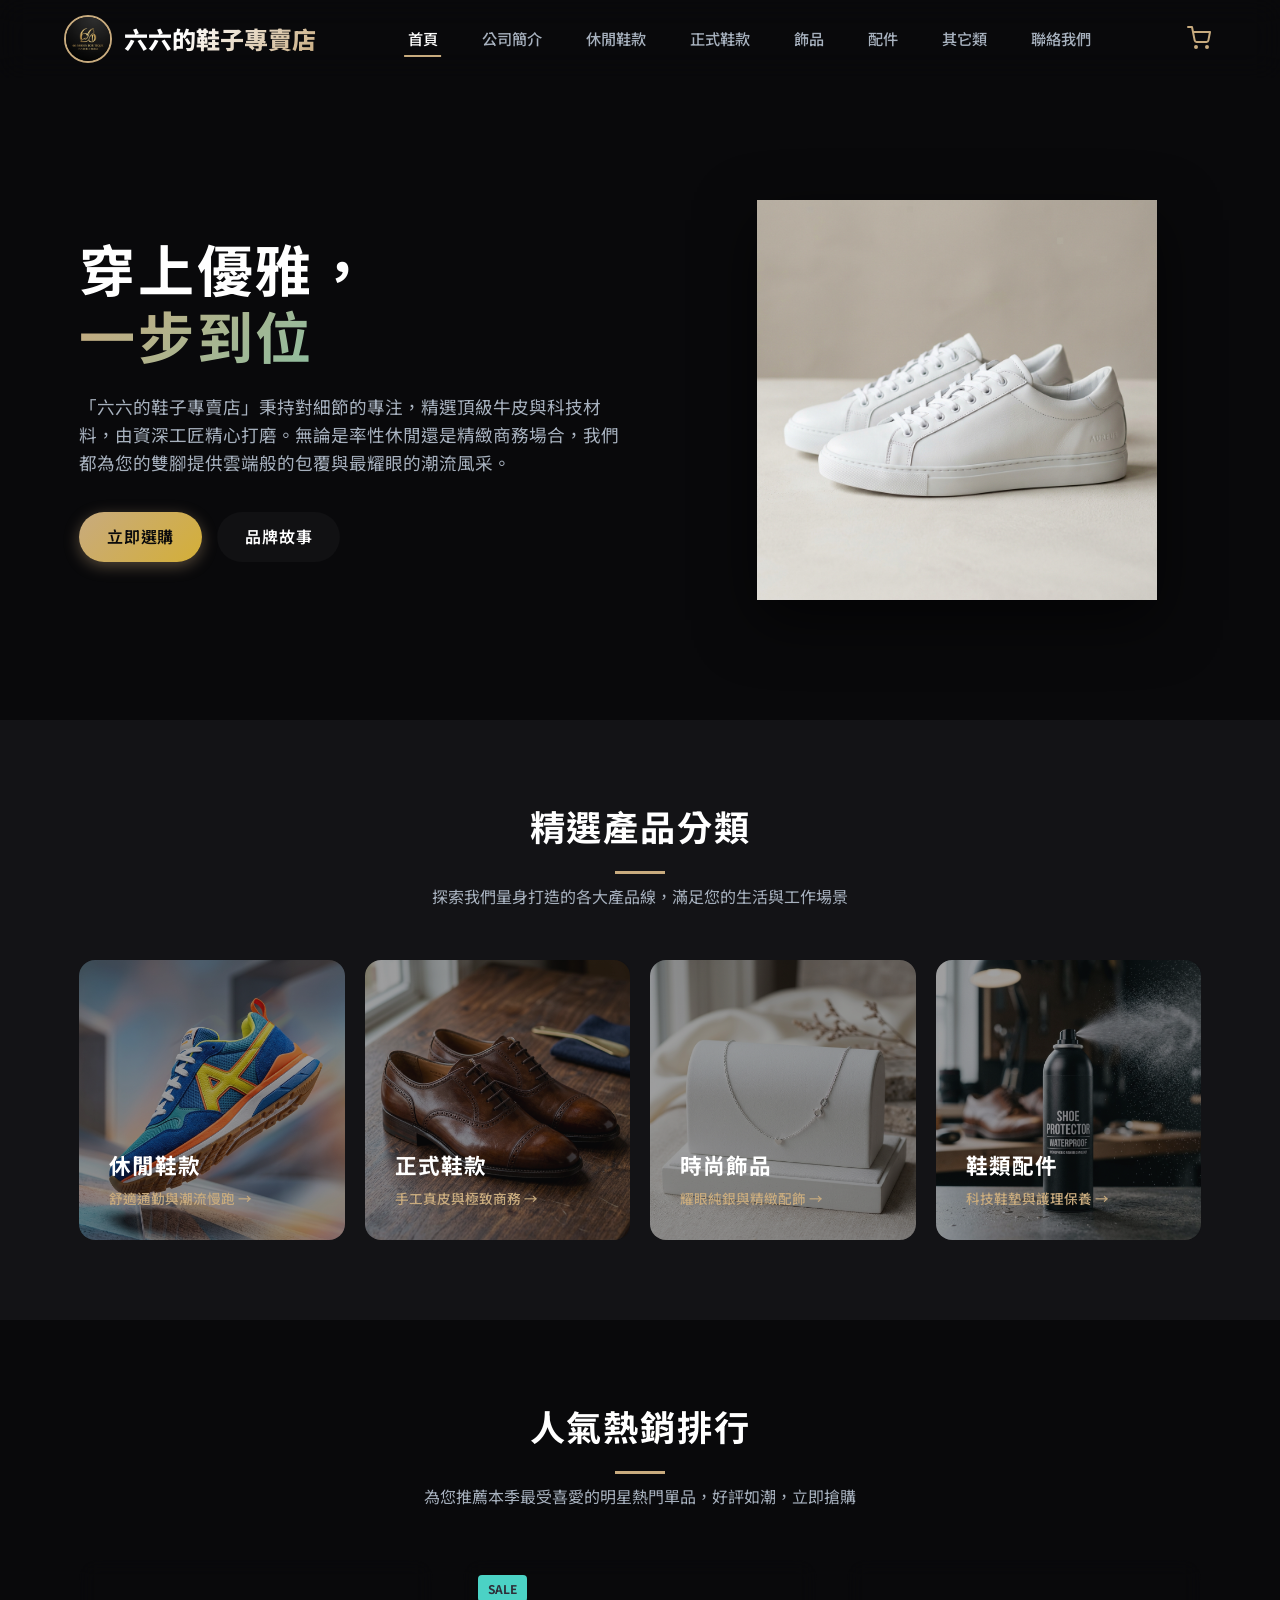
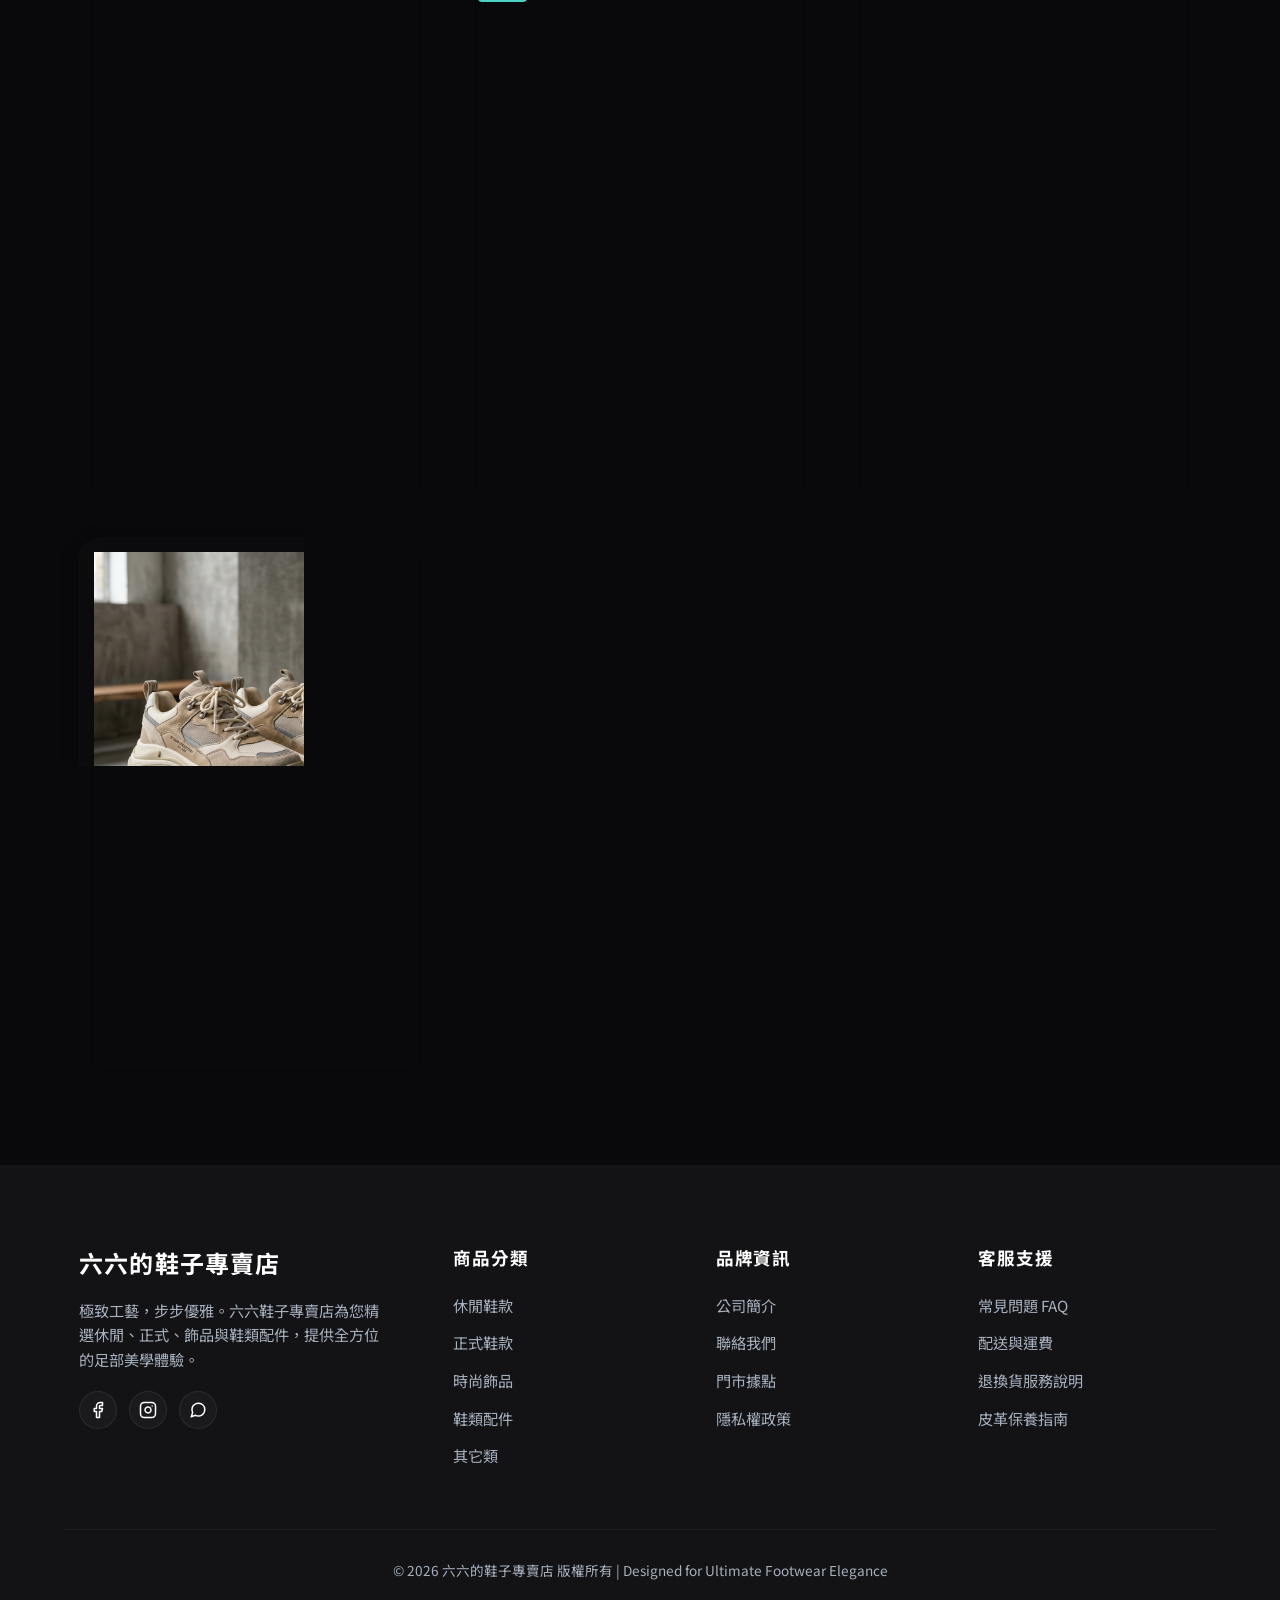
==== commit 974979e3: "Add files via upload" ====
--- a/index.html
+++ b/index.html
@@ -7,7 +7,7 @@
 
   <title>首頁 - 六六的鞋子專賣店 | 極致舒適與時尚鞋履的完美結合</title>
   <meta name="description" content="六六的鞋子專賣店精選上等真皮皮鞋、潮流運動慢跑鞋、時髦飾品與專業鞋墊配件。提供極致舒適的穿著體驗與尊榮售後服務。">
-  <meta name="keywords" content="六六的鞋子專賣店,鞋子,買鞋推薦,網購鞋子,平價鞋店,運動鞋推薦,休閒鞋,男鞋,女鞋,帆布鞋,白鞋穿搭,舒適鞋墊">
+  <meta name="keywords" content="六六的鞋子專賣店,六六,鞋子,買鞋推薦,網購鞋子,平價鞋店,運動鞋推薦,休閒鞋,男鞋,女鞋,帆布鞋,白鞋穿搭,舒適鞋墊">
 
   <meta name="google-site-verification" content="DiWR_nr6lyLxlwBbbfQvwFWUQX_taj0HmQlx_h1fd88" />
 
